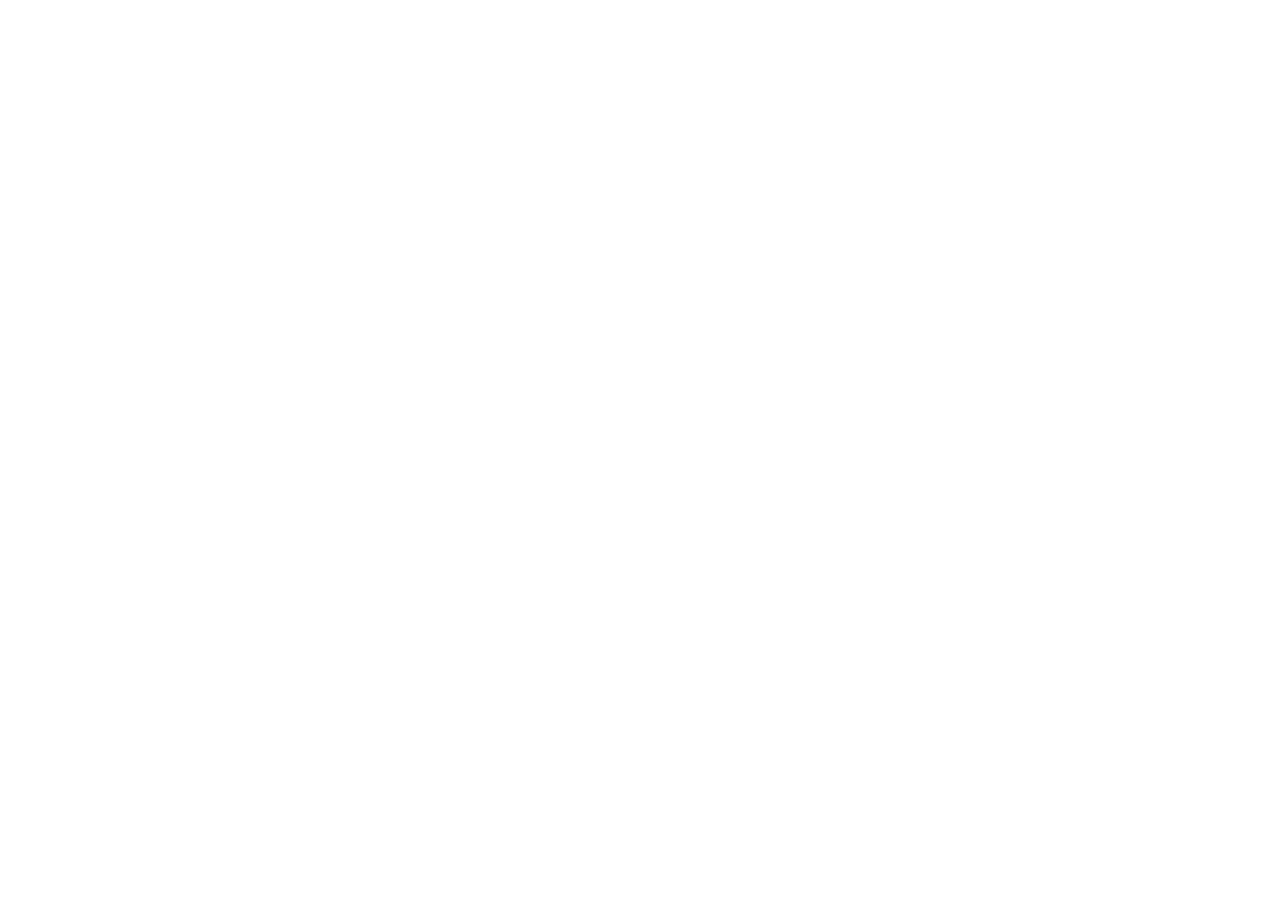
==== index.html @ 910d1661 "初始的" ====
<!DOCTYPE html>
<html lang="en">
<head>
    <meta charset="UTF-8">
    <meta name="viewport" content="width=device-width, initial-scale=1.0">
    <title>Document</title>
</head>
<body>
    
</body>
</html>
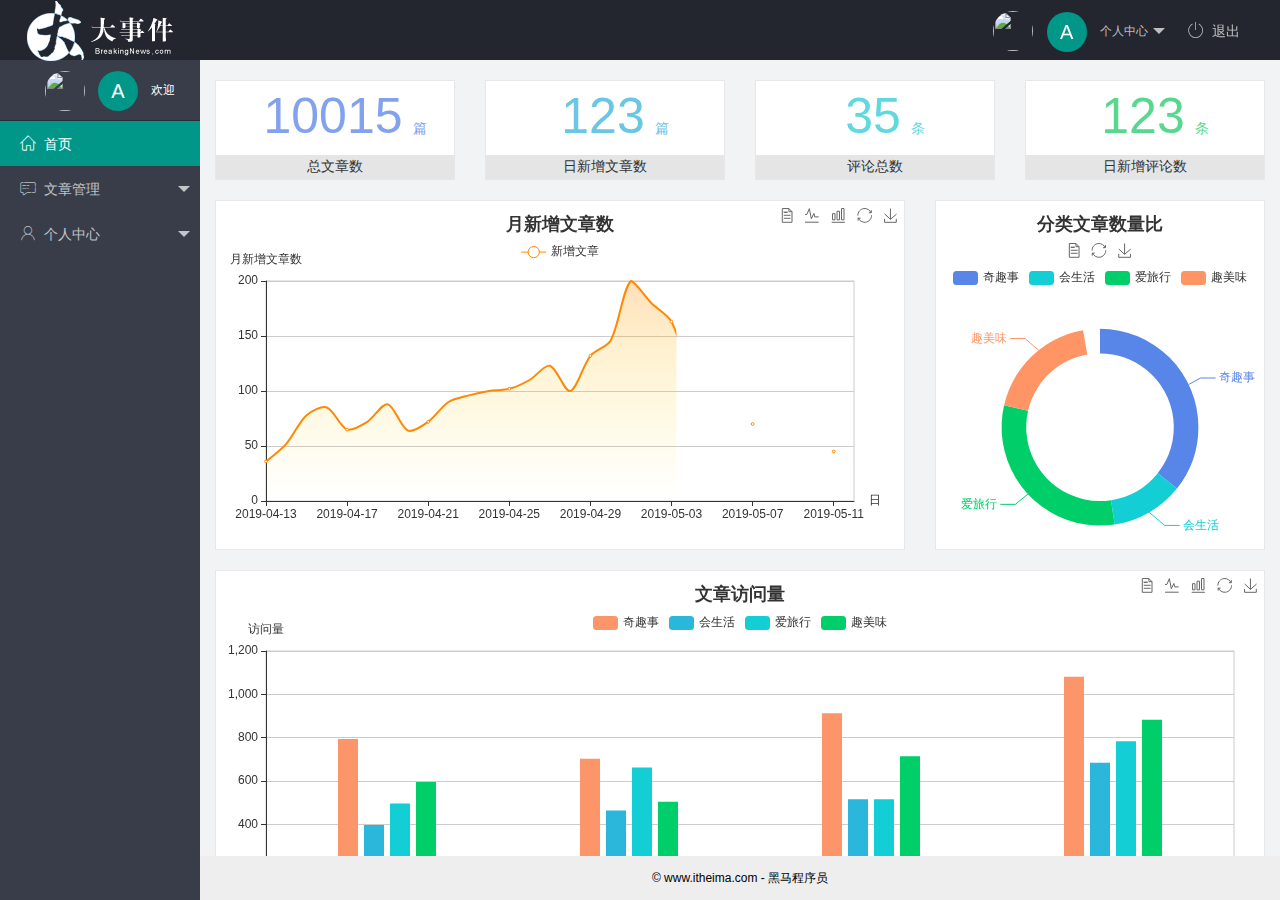
==== commit afca9ea8: "完成了主页面的头像功能" ====
--- a/index.html
+++ b/index.html
@@ -1,11 +1,128 @@
 <!DOCTYPE html>
 <html lang="en">
-<head>
-    <meta charset="UTF-8">
-    <meta name="viewport" content="width=device-width, initial-scale=1.0">
-    <title>Document</title>
-</head>
-<body>
-    
-</body>
-</html>+  <head>
+    <meta charset="UTF-8" />
+    <meta name="viewport" content="width=device-width, initial-scale=1.0" />
+    <title>后台主页</title>
+    <!-- 引入layui得css -->
+    <link rel="stylesheet" href="/assets/lib/layui/css/layui.css" />
+    <!-- 引入字体图标css -->
+    <link rel="stylesheet" href="/assets/fonts/iconfont.css" />
+    <!-- 引入自己的css -->
+    <link rel="stylesheet" href="/assets/css/index.css" />
+  </head>
+  <body class="layui-layout-body">
+    <div class="layui-layout layui-layout-admin">
+      <div class="layui-header">
+        <div class="layui-logo">
+          <img src="/assets/images/logo.png" alt="" />
+        </div>
+        <!-- 头部区域（可配合layui已有的水平导航） -->
+        <ul class="layui-nav layui-layout-right">
+          <li class="layui-nav-item">
+            <!-- 头像 -->
+            <a href="javascript:;" class="userinfo">
+              <img src="http://t.cn/RCzsdCq" class="layui-nav-img" />
+              <span class="text-img">A</span>
+              个人中心
+            </a>
+            <dl class="layui-nav-child">
+              <dd><a href="">基本资料</a></dd>
+              <dd><a href="">更换头像</a></dd>
+              <dd><a href="">重置密码</a></dd>
+            </dl>
+          </li>
+          <li class="layui-nav-item">
+            <a href=""><span class="iconfont icon-tuichu"></span>退出</a>
+          </li>
+        </ul>
+      </div>
+
+      <div class="layui-side layui-bg-black">
+        <div class="layui-side-scroll">
+          <!-- 头像 -->
+          <div class="userinfo">
+            <img src="http://t.cn/RCzsdCq" class="layui-nav-img" />
+            <span class="text-img">A</span>
+            <span id="welcome">欢迎</span>
+          </div>
+          <!-- 左侧导航区域（可配合layui已有的垂直导航） -->
+          <!-- lay-shrink="all" 展开别的所有兄弟都会合上 -->
+          <ul
+            class="layui-nav layui-nav-tree"
+            lay-filter="test"
+            lay-shrink="all"
+          >
+            <!-- 首页 -->
+            <li class="layui-nav-item layui-this">
+              <a href="/home/dashboard.html" target="fm"
+                ><span class="iconfont icon-home"></span>首页</a
+              >
+            </li>
+            <!-- 文章管理 -->
+            <li class="layui-nav-item">
+              <a class="" href="javascript:;"
+                ><span class="iconfont icon-pinglun"></span>文章管理</a
+              >
+              <dl class="layui-nav-child">
+                <!-- layui-icon-app -->
+                <dd>
+                  <a href="javascript:;">
+                    <i class="layui-icon layui-icon-app"></i> 文章类别</a
+                  >
+                </dd>
+                <dd>
+                  <a href="javascript:;"
+                    ><i class="layui-icon layui-icon-app"></i>文章列表</a
+                  >
+                </dd>
+                <dd>
+                  <a href="javascript:;"
+                    ><i class="layui-icon layui-icon-app"></i>发表文章</a
+                  >
+                </dd>
+              </dl>
+            </li>
+            <!-- 个人中心 -->
+            <li class="layui-nav-item">
+              <a href="javascript:;"
+                ><span class="iconfont icon-user"></span>个人中心</a
+              >
+              <dl class="layui-nav-child">
+                <dd>
+                  <a href="javascript:;"
+                    ><i class="layui-icon layui-icon-app"></i>基本资料</a
+                  >
+                </dd>
+                <dd>
+                  <a href="javascript:;"
+                    ><i class="layui-icon layui-icon-app"></i>更换头像</a
+                  >
+                </dd>
+                <dd>
+                  <a href="javascript:;"
+                    ><i class="layui-icon layui-icon-app"></i>重置密码</a
+                  >
+                </dd>
+              </dl>
+            </li>
+          </ul>
+        </div>
+      </div>
+
+      <div class="layui-body">
+        <!-- 内容主体区域 -->
+        <!-- 首页 iframe-->
+        <!-- iframe 元素会创建包含另外一个文档的内联框架（即行内框架） -->
+        <iframe name="fm" src="/home/dashboard.html" frameborder="0"></iframe>
+      </div>
+
+      <div class="layui-footer">
+        <!-- 底部固定区域 -->
+        © www.itheima.com - 黑马程序员
+      </div>
+    </div>
+    <!-- 引入leyui得js文件 -->
+    <script src="/assets/lib/layui/layui.all.js"></script>
+  </body>
+</html>
--- a/assets/lib/layui/css/layui.css
+++ b/assets/lib/layui/css/layui.css
@@ -0,0 +1,2 @@
+/** layui-v2.5.5 MIT License By https://www.layui.com */
+ .layui-inline,img{display:inline-block;vertical-align:middle}h1,h2,h3,h4,h5,h6{font-weight:400}.layui-edge,.layui-header,.layui-inline,.layui-main{position:relative}.layui-body,.layui-edge,.layui-elip{overflow:hidden}.layui-btn,.layui-edge,.layui-inline,img{vertical-align:middle}.layui-btn,.layui-disabled,.layui-icon,.layui-unselect{-moz-user-select:none;-webkit-user-select:none;-ms-user-select:none}.layui-elip,.layui-form-checkbox span,.layui-form-pane .layui-form-label{text-overflow:ellipsis;white-space:nowrap}.layui-breadcrumb,.layui-tree-btnGroup{visibility:hidden}blockquote,body,button,dd,div,dl,dt,form,h1,h2,h3,h4,h5,h6,input,li,ol,p,pre,td,textarea,th,ul{margin:0;padding:0;-webkit-tap-highlight-color:rgba(0,0,0,0)}a:active,a:hover{outline:0}img{border:none}li{list-style:none}table{border-collapse:collapse;border-spacing:0}h4,h5,h6{font-size:100%}button,input,optgroup,option,select,textarea{font-family:inherit;font-size:inherit;font-style:inherit;font-weight:inherit;outline:0}pre{white-space:pre-wrap;white-space:-moz-pre-wrap;white-space:-pre-wrap;white-space:-o-pre-wrap;word-wrap:break-word}body{line-height:24px;font:14px Helvetica Neue,Helvetica,PingFang SC,Tahoma,Arial,sans-serif}hr{height:1px;margin:10px 0;border:0;clear:both}a{color:#333;text-decoration:none}a:hover{color:#777}a cite{font-style:normal;*cursor:pointer}.layui-border-box,.layui-border-box *{box-sizing:border-box}.layui-box,.layui-box *{box-sizing:content-box}.layui-clear{clear:both;*zoom:1}.layui-clear:after{content:'\20';clear:both;*zoom:1;display:block;height:0}.layui-inline{*display:inline;*zoom:1}.layui-edge{display:inline-block;width:0;height:0;border-width:6px;border-style:dashed;border-color:transparent}.layui-edge-top{top:-4px;border-bottom-color:#999;border-bottom-style:solid}.layui-edge-right{border-left-color:#999;border-left-style:solid}.layui-edge-bottom{top:2px;border-top-color:#999;border-top-style:solid}.layui-edge-left{border-right-color:#999;border-right-style:solid}.layui-disabled,.layui-disabled:hover{color:#d2d2d2!important;cursor:not-allowed!important}.layui-circle{border-radius:100%}.layui-show{display:block!important}.layui-hide{display:none!important}@font-face{font-family:layui-icon;src:url(../font/iconfont.eot?v=250);src:url(../font/iconfont.eot?v=250#iefix) format('embedded-opentype'),url(../font/iconfont.woff2?v=250) format('woff2'),url(../font/iconfont.woff?v=250) format('woff'),url(../font/iconfont.ttf?v=250) format('truetype'),url(../font/iconfont.svg?v=250#layui-icon) format('svg')}.layui-icon{font-family:layui-icon!important;font-size:16px;font-style:normal;-webkit-font-smoothing:antialiased;-moz-osx-font-smoothing:grayscale}.layui-icon-reply-fill:before{content:"\e611"}.layui-icon-set-fill:before{content:"\e614"}.layui-icon-menu-fill:before{content:"\e60f"}.layui-icon-search:before{content:"\e615"}.layui-icon-share:before{content:"\e641"}.layui-icon-set-sm:before{content:"\e620"}.layui-icon-engine:before{content:"\e628"}.layui-icon-close:before{content:"\1006"}.layui-icon-close-fill:before{content:"\1007"}.layui-icon-chart-screen:before{content:"\e629"}.layui-icon-star:before{content:"\e600"}.layui-icon-circle-dot:before{content:"\e617"}.layui-icon-chat:before{content:"\e606"}.layui-icon-release:before{content:"\e609"}.layui-icon-list:before{content:"\e60a"}.layui-icon-chart:before{content:"\e62c"}.layui-icon-ok-circle:before{content:"\1005"}.layui-icon-layim-theme:before{content:"\e61b"}.layui-icon-table:before{content:"\e62d"}.layui-icon-right:before{content:"\e602"}.layui-icon-left:before{content:"\e603"}.layui-icon-cart-simple:before{content:"\e698"}.layui-icon-face-cry:before{content:"\e69c"}.layui-icon-face-smile:before{content:"\e6af"}.layui-icon-survey:before{content:"\e6b2"}.layui-icon-tree:before{content:"\e62e"}.layui-icon-upload-circle:before{content:"\e62f"}.layui-icon-add-circle:before{content:"\e61f"}.layui-icon-download-circle:before{content:"\e601"}.layui-icon-templeate-1:before{content:"\e630"}.layui-icon-util:before{content:"\e631"}.layui-icon-face-surprised:before{content:"\e664"}.layui-icon-edit:before{content:"\e642"}.layui-icon-speaker:before{content:"\e645"}.layui-icon-down:before{content:"\e61a"}.layui-icon-file:before{content:"\e621"}.layui-icon-layouts:before{content:"\e632"}.layui-icon-rate-half:before{content:"\e6c9"}.layui-icon-add-circle-fine:before{content:"\e608"}.layui-icon-prev-circle:before{content:"\e633"}.layui-icon-read:before{content:"\e705"}.layui-icon-404:before{content:"\e61c"}.layui-icon-carousel:before{content:"\e634"}.layui-icon-help:before{content:"\e607"}.layui-icon-code-circle:before{content:"\e635"}.layui-icon-water:before{content:"\e636"}.layui-icon-username:before{content:"\e66f"}.layui-icon-find-fill:before{content:"\e670"}.layui-icon-about:before{content:"\e60b"}.layui-icon-location:before{content:"\e715"}.layui-icon-up:before{content:"\e619"}.layui-icon-pause:before{content:"\e651"}.layui-icon-date:before{content:"\e637"}.layui-icon-layim-uploadfile:before{content:"\e61d"}.layui-icon-delete:before{content:"\e640"}.layui-icon-play:before{content:"\e652"}.layui-icon-top:before{content:"\e604"}.layui-icon-friends:before{content:"\e612"}.layui-icon-refresh-3:before{content:"\e9aa"}.layui-icon-ok:before{content:"\e605"}.layui-icon-layer:before{content:"\e638"}.layui-icon-face-smile-fine:before{content:"\e60c"}.layui-icon-dollar:before{content:"\e659"}.layui-icon-group:before{content:"\e613"}.layui-icon-layim-download:before{content:"\e61e"}.layui-icon-picture-fine:before{content:"\e60d"}.layui-icon-link:before{content:"\e64c"}.layui-icon-diamond:before{content:"\e735"}.layui-icon-log:before{content:"\e60e"}.layui-icon-rate-solid:before{content:"\e67a"}.layui-icon-fonts-del:before{content:"\e64f"}.layui-icon-unlink:before{content:"\e64d"}.layui-icon-fonts-clear:before{content:"\e639"}.layui-icon-triangle-r:before{content:"\e623"}.layui-icon-circle:before{content:"\e63f"}.layui-icon-radio:before{content:"\e643"}.layui-icon-align-center:before{content:"\e647"}.layui-icon-align-right:before{content:"\e648"}.layui-icon-align-left:before{content:"\e649"}.layui-icon-loading-1:before{content:"\e63e"}.layui-icon-return:before{content:"\e65c"}.layui-icon-fonts-strong:before{content:"\e62b"}.layui-icon-upload:before{content:"\e67c"}.layui-icon-dialogue:before{content:"\e63a"}.layui-icon-video:before{content:"\e6ed"}.layui-icon-headset:before{content:"\e6fc"}.layui-icon-cellphone-fine:before{content:"\e63b"}.layui-icon-add-1:before{content:"\e654"}.layui-icon-face-smile-b:before{content:"\e650"}.layui-icon-fonts-html:before{content:"\e64b"}.layui-icon-form:before{content:"\e63c"}.layui-icon-cart:before{content:"\e657"}.layui-icon-camera-fill:before{content:"\e65d"}.layui-icon-tabs:before{content:"\e62a"}.layui-icon-fonts-code:before{content:"\e64e"}.layui-icon-fire:before{content:"\e756"}.layui-icon-set:before{content:"\e716"}.layui-icon-fonts-u:before{content:"\e646"}.layui-icon-triangle-d:before{content:"\e625"}.layui-icon-tips:before{content:"\e702"}.layui-icon-picture:before{content:"\e64a"}.layui-icon-more-vertical:before{content:"\e671"}.layui-icon-flag:before{content:"\e66c"}.layui-icon-loading:before{content:"\e63d"}.layui-icon-fonts-i:before{content:"\e644"}.layui-icon-refresh-1:before{content:"\e666"}.layui-icon-rmb:before{content:"\e65e"}.layui-icon-home:before{content:"\e68e"}.layui-icon-user:before{content:"\e770"}.layui-icon-notice:before{content:"\e667"}.layui-icon-login-weibo:before{content:"\e675"}.layui-icon-voice:before{content:"\e688"}.layui-icon-upload-drag:before{content:"\e681"}.layui-icon-login-qq:before{content:"\e676"}.layui-icon-snowflake:before{content:"\e6b1"}.layui-icon-file-b:before{content:"\e655"}.layui-icon-template:before{content:"\e663"}.layui-icon-auz:before{content:"\e672"}.layui-icon-console:before{content:"\e665"}.layui-icon-app:before{content:"\e653"}.layui-icon-prev:before{content:"\e65a"}.layui-icon-website:before{content:"\e7ae"}.layui-icon-next:before{content:"\e65b"}.layui-icon-component:before{content:"\e857"}.layui-icon-more:before{content:"\e65f"}.layui-icon-login-wechat:before{content:"\e677"}.layui-icon-shrink-right:before{content:"\e668"}.layui-icon-spread-left:before{content:"\e66b"}.layui-icon-camera:before{content:"\e660"}.layui-icon-note:before{content:"\e66e"}.layui-icon-refresh:before{content:"\e669"}.layui-icon-female:before{content:"\e661"}.layui-icon-male:before{content:"\e662"}.layui-icon-password:before{content:"\e673"}.layui-icon-senior:before{content:"\e674"}.layui-icon-theme:before{content:"\e66a"}.layui-icon-tread:before{content:"\e6c5"}.layui-icon-praise:before{content:"\e6c6"}.layui-icon-star-fill:before{content:"\e658"}.layui-icon-rate:before{content:"\e67b"}.layui-icon-template-1:before{content:"\e656"}.layui-icon-vercode:before{content:"\e679"}.layui-icon-cellphone:before{content:"\e678"}.layui-icon-screen-full:before{content:"\e622"}.layui-icon-screen-restore:before{content:"\e758"}.layui-icon-cols:before{content:"\e610"}.layui-icon-export:before{content:"\e67d"}.layui-icon-print:before{content:"\e66d"}.layui-icon-slider:before{content:"\e714"}.layui-icon-addition:before{content:"\e624"}.layui-icon-subtraction:before{content:"\e67e"}.layui-icon-service:before{content:"\e626"}.layui-icon-transfer:before{content:"\e691"}.layui-main{width:1140px;margin:0 auto}.layui-header{z-index:1000;height:60px}.layui-header a:hover{transition:all .5s;-webkit-transition:all .5s}.layui-side{position:fixed;left:0;top:0;bottom:0;z-index:999;width:200px;overflow-x:hidden}.layui-side-scroll{position:relative;width:220px;height:100%;overflow-x:hidden}.layui-body{position:absolute;left:200px;right:0;top:0;bottom:0;z-index:998;width:auto;overflow-y:auto;box-sizing:border-box}.layui-layout-body{overflow:hidden}.layui-layout-admin .layui-header{background-color:#23262E}.layui-layout-admin .layui-side{top:60px;width:200px;overflow-x:hidden}.layui-layout-admin .layui-body{position:fixed;top:60px;bottom:44px}.layui-layout-admin .layui-main{width:auto;margin:0 15px}.layui-layout-admin .layui-footer{position:fixed;left:200px;right:0;bottom:0;height:44px;line-height:44px;padding:0 15px;background-color:#eee}.layui-layout-admin .layui-logo{position:absolute;left:0;top:0;width:200px;height:100%;line-height:60px;text-align:center;color:#009688;font-size:16px}.layui-layout-admin .layui-header .layui-nav{background:0 0}.layui-layout-left{position:absolute!important;left:200px;top:0}.layui-layout-right{position:absolute!important;right:0;top:0}.layui-container{position:relative;margin:0 auto;padding:0 15px;box-sizing:border-box}.layui-fluid{position:relative;margin:0 auto;padding:0 15px}.layui-row:after,.layui-row:before{content:'';display:block;clear:both}.layui-col-lg1,.layui-col-lg10,.layui-col-lg11,.layui-col-lg12,.layui-col-lg2,.layui-col-lg3,.layui-col-lg4,.layui-col-lg5,.layui-col-lg6,.layui-col-lg7,.layui-col-lg8,.layui-col-lg9,.layui-col-md1,.layui-col-md10,.layui-col-md11,.layui-col-md12,.layui-col-md2,.layui-col-md3,.layui-col-md4,.layui-col-md5,.layui-col-md6,.layui-col-md7,.layui-col-md8,.layui-col-md9,.layui-col-sm1,.layui-col-sm10,.layui-col-sm11,.layui-col-sm12,.layui-col-sm2,.layui-col-sm3,.layui-col-sm4,.layui-col-sm5,.layui-col-sm6,.layui-col-sm7,.layui-col-sm8,.layui-col-sm9,.layui-col-xs1,.layui-col-xs10,.layui-col-xs11,.layui-col-xs12,.layui-col-xs2,.layui-col-xs3,.layui-col-xs4,.layui-col-xs5,.layui-col-xs6,.layui-col-xs7,.layui-col-xs8,.layui-col-xs9{position:relative;display:block;box-sizing:border-box}.layui-col-xs1,.layui-col-xs10,.layui-col-xs11,.layui-col-xs12,.layui-col-xs2,.layui-col-xs3,.layui-col-xs4,.layui-col-xs5,.layui-col-xs6,.layui-col-xs7,.layui-col-xs8,.layui-col-xs9{float:left}.layui-col-xs1{width:8.33333333%}.layui-col-xs2{width:16.66666667%}.layui-col-xs3{width:25%}.layui-col-xs4{width:33.33333333%}.layui-col-xs5{width:41.66666667%}.layui-col-xs6{width:50%}.layui-col-xs7{width:58.33333333%}.layui-col-xs8{width:66.66666667%}.layui-col-xs9{width:75%}.layui-col-xs10{width:83.33333333%}.layui-col-xs11{width:91.66666667%}.layui-col-xs12{width:100%}.layui-col-xs-offset1{margin-left:8.33333333%}.layui-col-xs-offset2{margin-left:16.66666667%}.layui-col-xs-offset3{margin-left:25%}.layui-col-xs-offset4{margin-left:33.33333333%}.layui-col-xs-offset5{margin-left:41.66666667%}.layui-col-xs-offset6{margin-left:50%}.layui-col-xs-offset7{margin-left:58.33333333%}.layui-col-xs-offset8{margin-left:66.66666667%}.layui-col-xs-offset9{margin-left:75%}.layui-col-xs-offset10{margin-left:83.33333333%}.layui-col-xs-offset11{margin-left:91.66666667%}.layui-col-xs-offset12{margin-left:100%}@media screen and (max-width:768px){.layui-hide-xs{display:none!important}.layui-show-xs-block{display:block!important}.layui-show-xs-inline{display:inline!important}.layui-show-xs-inline-block{display:inline-block!important}}@media screen and (min-width:768px){.layui-container{width:750px}.layui-hide-sm{display:none!important}.layui-show-sm-block{display:block!important}.layui-show-sm-inline{display:inline!important}.layui-show-sm-inline-block{display:inline-block!important}.layui-col-sm1,.layui-col-sm10,.layui-col-sm11,.layui-col-sm12,.layui-col-sm2,.layui-col-sm3,.layui-col-sm4,.layui-col-sm5,.layui-col-sm6,.layui-col-sm7,.layui-col-sm8,.layui-col-sm9{float:left}.layui-col-sm1{width:8.33333333%}.layui-col-sm2{width:16.66666667%}.layui-col-sm3{width:25%}.layui-col-sm4{width:33.33333333%}.layui-col-sm5{width:41.66666667%}.layui-col-sm6{width:50%}.layui-col-sm7{width:58.33333333%}.layui-col-sm8{width:66.66666667%}.layui-col-sm9{width:75%}.layui-col-sm10{width:83.33333333%}.layui-col-sm11{width:91.66666667%}.layui-col-sm12{width:100%}.layui-col-sm-offset1{margin-left:8.33333333%}.layui-col-sm-offset2{margin-left:16.66666667%}.layui-col-sm-offset3{margin-left:25%}.layui-col-sm-offset4{margin-left:33.33333333%}.layui-col-sm-offset5{margin-left:41.66666667%}.layui-col-sm-offset6{margin-left:50%}.layui-col-sm-offset7{margin-left:58.33333333%}.layui-col-sm-offset8{margin-left:66.66666667%}.layui-col-sm-offset9{margin-left:75%}.layui-col-sm-offset10{margin-left:83.33333333%}.layui-col-sm-offset11{margin-left:91.66666667%}.layui-col-sm-offset12{margin-left:100%}}@media screen and (min-width:992px){.layui-container{width:970px}.layui-hide-md{display:none!important}.layui-show-md-block{display:block!important}.layui-show-md-inline{display:inline!important}.layui-show-md-inline-block{display:inline-block!important}.layui-col-md1,.layui-col-md10,.layui-col-md11,.layui-col-md12,.layui-col-md2,.layui-col-md3,.layui-col-md4,.layui-col-md5,.layui-col-md6,.layui-col-md7,.layui-col-md8,.layui-col-md9{float:left}.layui-col-md1{width:8.33333333%}.layui-col-md2{width:16.66666667%}.layui-col-md3{width:25%}.layui-col-md4{width:33.33333333%}.layui-col-md5{width:41.66666667%}.layui-col-md6{width:50%}.layui-col-md7{width:58.33333333%}.layui-col-md8{width:66.66666667%}.layui-col-md9{width:75%}.layui-col-md10{width:83.33333333%}.layui-col-md11{width:91.66666667%}.layui-col-md12{width:100%}.layui-col-md-offset1{margin-left:8.33333333%}.layui-col-md-offset2{margin-left:16.66666667%}.layui-col-md-offset3{margin-left:25%}.layui-col-md-offset4{margin-left:33.33333333%}.layui-col-md-offset5{margin-left:41.66666667%}.layui-col-md-offset6{margin-left:50%}.layui-col-md-offset7{margin-left:58.33333333%}.layui-col-md-offset8{margin-left:66.66666667%}.layui-col-md-offset9{margin-left:75%}.layui-col-md-offset10{margin-left:83.33333333%}.layui-col-md-offset11{margin-left:91.66666667%}.layui-col-md-offset12{margin-left:100%}}@media screen and (min-width:1200px){.layui-container{width:1170px}.layui-hide-lg{display:none!important}.layui-show-lg-block{display:block!important}.layui-show-lg-inline{display:inline!important}.layui-show-lg-inline-block{display:inline-block!important}.layui-col-lg1,.layui-col-lg10,.layui-col-lg11,.layui-col-lg12,.layui-col-lg2,.layui-col-lg3,.layui-col-lg4,.layui-col-lg5,.layui-col-lg6,.layui-col-lg7,.layui-col-lg8,.layui-col-lg9{float:left}.layui-col-lg1{width:8.33333333%}.layui-col-lg2{width:16.66666667%}.layui-col-lg3{width:25%}.layui-col-lg4{width:33.33333333%}.layui-col-lg5{width:41.66666667%}.layui-col-lg6{width:50%}.layui-col-lg7{width:58.33333333%}.layui-col-lg8{width:66.66666667%}.layui-col-lg9{width:75%}.layui-col-lg10{width:83.33333333%}.layui-col-lg11{width:91.66666667%}.layui-col-lg12{width:100%}.layui-col-lg-offset1{margin-left:8.33333333%}.layui-col-lg-offset2{margin-left:16.66666667%}.layui-col-lg-offset3{margin-left:25%}.layui-col-lg-offset4{margin-left:33.33333333%}.layui-col-lg-offset5{margin-left:41.66666667%}.layui-col-lg-offset6{margin-left:50%}.layui-col-lg-offset7{margin-left:58.33333333%}.layui-col-lg-offset8{margin-left:66.66666667%}.layui-col-lg-offset9{margin-left:75%}.layui-col-lg-offset10{margin-left:83.33333333%}.layui-col-lg-offset11{margin-left:91.66666667%}.layui-col-lg-offset12{margin-left:100%}}.layui-col-space1{margin:-.5px}.layui-col-space1>*{padding:.5px}.layui-col-space3{margin:-1.5px}.layui-col-space3>*{padding:1.5px}.layui-col-space5{margin:-2.5px}.layui-col-space5>*{padding:2.5px}.layui-col-space8{margin:-3.5px}.layui-col-space8>*{padding:3.5px}.layui-col-space10{margin:-5px}.layui-col-space10>*{padding:5px}.layui-col-space12{margin:-6px}.layui-col-space12>*{padding:6px}.layui-col-space15{margin:-7.5px}.layui-col-space15>*{padding:7.5px}.layui-col-space18{margin:-9px}.layui-col-space18>*{padding:9px}.layui-col-space20{margin:-10px}.layui-col-space20>*{padding:10px}.layui-col-space22{margin:-11px}.layui-col-space22>*{padding:11px}.layui-col-space25{margin:-12.5px}.layui-col-space25>*{padding:12.5px}.layui-col-space30{margin:-15px}.layui-col-space30>*{padding:15px}.layui-btn,.layui-input,.layui-select,.layui-textarea,.layui-upload-button{outline:0;-webkit-appearance:none;transition:all .3s;-webkit-transition:all .3s;box-sizing:border-box}.layui-elem-quote{margin-bottom:10px;padding:15px;line-height:22px;border-left:5px solid #009688;border-radius:0 2px 2px 0;background-color:#f2f2f2}.layui-quote-nm{border-style:solid;border-width:1px 1px 1px 5px;background:0 0}.layui-elem-field{margin-bottom:10px;padding:0;border-width:1px;border-style:solid}.layui-elem-field legend{margin-left:20px;padding:0 10px;font-size:20px;font-weight:300}.layui-field-title{margin:10px 0 20px;border-width:1px 0 0}.layui-field-box{padding:10px 15px}.layui-field-title .layui-field-box{padding:10px 0}.layui-progress{position:relative;height:6px;border-radius:20px;background-color:#e2e2e2}.layui-progress-bar{position:absolute;left:0;top:0;width:0;max-width:100%;height:6px;border-radius:20px;text-align:right;background-color:#5FB878;transition:all .3s;-webkit-transition:all .3s}.layui-progress-big,.layui-progress-big .layui-progress-bar{height:18px;line-height:18px}.layui-progress-text{position:relative;top:-20px;line-height:18px;font-size:12px;color:#666}.layui-progress-big .layui-progress-text{position:static;padding:0 10px;color:#fff}.layui-collapse{border-width:1px;border-style:solid;border-radius:2px}.layui-colla-content,.layui-colla-item{border-top-width:1px;border-top-style:solid}.layui-colla-item:first-child{border-top:none}.layui-colla-title{position:relative;height:42px;line-height:42px;padding:0 15px 0 35px;color:#333;background-color:#f2f2f2;cursor:pointer;font-size:14px;overflow:hidden}.layui-colla-content{display:none;padding:10px 15px;line-height:22px;color:#666}.layui-colla-icon{position:absolute;left:15px;top:0;font-size:14px}.layui-card{margin-bottom:15px;border-radius:2px;background-color:#fff;box-shadow:0 1px 2px 0 rgba(0,0,0,.05)}.layui-card:last-child{margin-bottom:0}.layui-card-header{position:relative;height:42px;line-height:42px;padding:0 15px;border-bottom:1px solid #f6f6f6;color:#333;border-radius:2px 2px 0 0;font-size:14px}.layui-bg-black,.layui-bg-blue,.layui-bg-cyan,.layui-bg-green,.layui-bg-orange,.layui-bg-red{color:#fff!important}.layui-card-body{position:relative;padding:10px 15px;line-height:24px}.layui-card-body[pad15]{padding:15px}.layui-card-body[pad20]{padding:20px}.layui-card-body .layui-table{margin:5px 0}.layui-card .layui-tab{margin:0}.layui-panel-window{position:relative;padding:15px;border-radius:0;border-top:5px solid #E6E6E6;background-color:#fff}.layui-auxiliar-moving{position:fixed;left:0;right:0;top:0;bottom:0;width:100%;height:100%;background:0 0;z-index:9999999999}.layui-form-label,.layui-form-mid,.layui-form-select,.layui-input-block,.layui-input-inline,.layui-textarea{position:relative}.layui-bg-red{background-color:#FF5722!important}.layui-bg-orange{background-color:#FFB800!important}.layui-bg-green{background-color:#009688!important}.layui-bg-cyan{background-color:#2F4056!important}.layui-bg-blue{background-color:#1E9FFF!important}.layui-bg-black{background-color:#393D49!important}.layui-bg-gray{background-color:#eee!important;color:#666!important}.layui-badge-rim,.layui-colla-content,.layui-colla-item,.layui-collapse,.layui-elem-field,.layui-form-pane .layui-form-item[pane],.layui-form-pane .layui-form-label,.layui-input,.layui-layedit,.layui-layedit-tool,.layui-quote-nm,.layui-select,.layui-tab-bar,.layui-tab-card,.layui-tab-title,.layui-tab-title .layui-this:after,.layui-textarea{border-color:#e6e6e6}.layui-timeline-item:before,hr{background-color:#e6e6e6}.layui-text{line-height:22px;font-size:14px;color:#666}.layui-text h1,.layui-text h2,.layui-text h3{font-weight:500;color:#333}.layui-text h1{font-size:30px}.layui-text h2{font-size:24px}.layui-text h3{font-size:18px}.layui-text a:not(.layui-btn){color:#01AAED}.layui-text a:not(.layui-btn):hover{text-decoration:underline}.layui-text ul{padding:5px 0 5px 15px}.layui-text ul li{margin-top:5px;list-style-type:disc}.layui-text em,.layui-word-aux{color:#999!important;padding:0 5px!important}.layui-btn{display:inline-block;height:38px;line-height:38px;padding:0 18px;background-color:#009688;color:#fff;white-space:nowrap;text-align:center;font-size:14px;border:none;border-radius:2px;cursor:pointer}.layui-btn:hover{opacity:.8;filter:alpha(opacity=80);color:#fff}.layui-btn:active{opacity:1;filter:alpha(opacity=100)}.layui-btn+.layui-btn{margin-left:10px}.layui-btn-container{font-size:0}.layui-btn-container .layui-btn{margin-right:10px;margin-bottom:10px}.layui-btn-container .layui-btn+.layui-btn{margin-left:0}.layui-table .layui-btn-container .layui-btn{margin-bottom:9px}.layui-btn-radius{border-radius:100px}.layui-btn .layui-icon{margin-right:3px;font-size:18px;vertical-align:bottom;vertical-align:middle\9}.layui-btn-primary{border:1px solid #C9C9C9;background-color:#fff;color:#555}.layui-btn-primary:hover{border-color:#009688;color:#333}.layui-btn-normal{background-color:#1E9FFF}.layui-btn-warm{background-color:#FFB800}.layui-btn-danger{background-color:#FF5722}.layui-btn-checked{background-color:#5FB878}.layui-btn-disabled,.layui-btn-disabled:active,.layui-btn-disabled:hover{border:1px solid #e6e6e6;background-color:#FBFBFB;color:#C9C9C9;cursor:not-allowed;opacity:1}.layui-btn-lg{height:44px;line-height:44px;padding:0 25px;font-size:16px}.layui-btn-sm{height:30px;line-height:30px;padding:0 10px;font-size:12px}.layui-btn-sm i{font-size:16px!important}.layui-btn-xs{height:22px;line-height:22px;padding:0 5px;font-size:12px}.layui-btn-xs i{font-size:14px!important}.layui-btn-group{display:inline-block;vertical-align:middle;font-size:0}.layui-btn-group .layui-btn{margin-left:0!important;margin-right:0!important;border-left:1px solid rgba(255,255,255,.5);border-radius:0}.layui-btn-group .layui-btn-primary{border-left:none}.layui-btn-group .layui-btn-primary:hover{border-color:#C9C9C9;color:#009688}.layui-btn-group .layui-btn:first-child{border-left:none;border-radius:2px 0 0 2px}.layui-btn-group .layui-btn-primary:first-child{border-left:1px solid #c9c9c9}.layui-btn-group .layui-btn:last-child{border-radius:0 2px 2px 0}.layui-btn-group .layui-btn+.layui-btn{margin-left:0}.layui-btn-group+.layui-btn-group{margin-left:10px}.layui-btn-fluid{width:100%}.layui-input,.layui-select,.layui-textarea{height:38px;line-height:1.3;line-height:38px\9;border-width:1px;border-style:solid;background-color:#fff;border-radius:2px}.layui-input::-webkit-input-placeholder,.layui-select::-webkit-input-placeholder,.layui-textarea::-webkit-input-placeholder{line-height:1.3}.layui-input,.layui-textarea{display:block;width:100%;padding-left:10px}.layui-input:hover,.layui-textarea:hover{border-color:#D2D2D2!important}.layui-input:focus,.layui-textarea:focus{border-color:#C9C9C9!important}.layui-textarea{min-height:100px;height:auto;line-height:20px;padding:6px 10px;resize:vertical}.layui-select{padding:0 10px}.layui-form input[type=checkbox],.layui-form input[type=radio],.layui-form select{display:none}.layui-form [lay-ignore]{display:initial}.layui-form-item{margin-bottom:15px;clear:both;*zoom:1}.layui-form-item:after{content:'\20';clear:both;*zoom:1;display:block;height:0}.layui-form-label{float:left;display:block;padding:9px 15px;width:80px;font-weight:400;line-height:20px;text-align:right}.layui-form-label-col{display:block;float:none;padding:9px 0;line-height:20px;text-align:left}.layui-form-item .layui-inline{margin-bottom:5px;margin-right:10px}.layui-input-block{margin-left:110px;min-height:36px}.layui-input-inline{display:inline-block;vertical-align:middle}.layui-form-item .layui-input-inline{float:left;width:190px;margin-right:10px}.layui-form-text .layui-input-inline{width:auto}.layui-form-mid{float:left;display:block;padding:9px 0!important;line-height:20px;margin-right:10px}.layui-form-danger+.layui-form-select .layui-input,.layui-form-danger:focus{border-color:#FF5722!important}.layui-form-select .layui-input{padding-right:30px;cursor:pointer}.layui-form-select .layui-edge{position:absolute;right:10px;top:50%;margin-top:-3px;cursor:pointer;border-width:6px;border-top-color:#c2c2c2;border-top-style:solid;transition:all .3s;-webkit-transition:all .3s}.layui-form-select dl{display:none;position:absolute;left:0;top:42px;padding:5px 0;z-index:899;min-width:100%;border:1px solid #d2d2d2;max-height:300px;overflow-y:auto;background-color:#fff;border-radius:2px;box-shadow:0 2px 4px rgba(0,0,0,.12);box-sizing:border-box}.layui-form-select dl dd,.layui-form-select dl dt{padding:0 10px;line-height:36px;white-space:nowrap;overflow:hidden;text-overflow:ellipsis}.layui-form-select dl dt{font-size:12px;color:#999}.layui-form-select dl dd{cursor:pointer}.layui-form-select dl dd:hover{background-color:#f2f2f2;-webkit-transition:.5s all;transition:.5s all}.layui-form-select .layui-select-group dd{padding-left:20px}.layui-form-select dl dd.layui-select-tips{padding-left:10px!important;color:#999}.layui-form-select dl dd.layui-this{background-color:#5FB878;color:#fff}.layui-form-checkbox,.layui-form-select dl dd.layui-disabled{background-color:#fff}.layui-form-selected dl{display:block}.layui-form-checkbox,.layui-form-checkbox *,.layui-form-switch{display:inline-block;vertical-align:middle}.layui-form-selected .layui-edge{margin-top:-9px;-webkit-transform:rotate(180deg);transform:rotate(180deg);margin-top:-3px\9}:root .layui-form-selected .layui-edge{margin-top:-9px\0/IE9}.layui-form-selectup dl{top:auto;bottom:42px}.layui-select-none{margin:5px 0;text-align:center;color:#999}.layui-select-disabled .layui-disabled{border-color:#eee!important}.layui-select-disabled .layui-edge{border-top-color:#d2d2d2}.layui-form-checkbox{position:relative;height:30px;line-height:30px;margin-right:10px;padding-right:30px;cursor:pointer;font-size:0;-webkit-transition:.1s linear;transition:.1s linear;box-sizing:border-box}.layui-form-checkbox span{padding:0 10px;height:100%;font-size:14px;border-radius:2px 0 0 2px;background-color:#d2d2d2;color:#fff;overflow:hidden}.layui-form-checkbox:hover span{background-color:#c2c2c2}.layui-form-checkbox i{position:absolute;right:0;top:0;width:30px;height:28px;border:1px solid #d2d2d2;border-left:none;border-radius:0 2px 2px 0;color:#fff;font-size:20px;text-align:center}.layui-form-checkbox:hover i{border-color:#c2c2c2;color:#c2c2c2}.layui-form-checked,.layui-form-checked:hover{border-color:#5FB878}.layui-form-checked span,.layui-form-checked:hover span{background-color:#5FB878}.layui-form-checked i,.layui-form-checked:hover i{color:#5FB878}.layui-form-item .layui-form-checkbox{margin-top:4px}.layui-form-checkbox[lay-skin=primary]{height:auto!important;line-height:normal!important;min-width:18px;min-height:18px;border:none!important;margin-right:0;padding-left:28px;padding-right:0;background:0 0}.layui-form-checkbox[lay-skin=primary] span{padding-left:0;padding-right:15px;line-height:18px;background:0 0;color:#666}.layui-form-checkbox[lay-skin=primary] i{right:auto;left:0;width:16px;height:16px;line-height:16px;border:1px solid #d2d2d2;font-size:12px;border-radius:2px;background-color:#fff;-webkit-transition:.1s linear;transition:.1s linear}.layui-form-checkbox[lay-skin=primary]:hover i{border-color:#5FB878;color:#fff}.layui-form-checked[lay-skin=primary] i{border-color:#5FB878!important;background-color:#5FB878;color:#fff}.layui-checkbox-disbaled[lay-skin=primary] span{background:0 0!important;color:#c2c2c2}.layui-checkbox-disbaled[lay-skin=primary]:hover i{border-color:#d2d2d2}.layui-form-item .layui-form-checkbox[lay-skin=primary]{margin-top:10px}.layui-form-switch{position:relative;height:22px;line-height:22px;min-width:35px;padding:0 5px;margin-top:8px;border:1px solid #d2d2d2;border-radius:20px;cursor:pointer;background-color:#fff;-webkit-transition:.1s linear;transition:.1s linear}.layui-form-switch i{position:absolute;left:5px;top:3px;width:16px;height:16px;border-radius:20px;background-color:#d2d2d2;-webkit-transition:.1s linear;transition:.1s linear}.layui-form-switch em{position:relative;top:0;width:25px;margin-left:21px;padding:0!important;text-align:center!important;color:#999!important;font-style:normal!important;font-size:12px}.layui-form-onswitch{border-color:#5FB878;background-color:#5FB878}.layui-checkbox-disbaled,.layui-checkbox-disbaled i{border-color:#e2e2e2!important}.layui-form-onswitch i{left:100%;margin-left:-21px;background-color:#fff}.layui-form-onswitch em{margin-left:5px;margin-right:21px;color:#fff!important}.layui-checkbox-disbaled span{background-color:#e2e2e2!important}.layui-checkbox-disbaled:hover i{color:#fff!important}[lay-radio]{display:none}.layui-form-radio,.layui-form-radio *{display:inline-block;vertical-align:middle}.layui-form-radio{line-height:28px;margin:6px 10px 0 0;padding-right:10px;cursor:pointer;font-size:0}.layui-form-radio *{font-size:14px}.layui-form-radio>i{margin-right:8px;font-size:22px;color:#c2c2c2}.layui-form-radio>i:hover,.layui-form-radioed>i{color:#5FB878}.layui-radio-disbaled>i{color:#e2e2e2!important}.layui-form-pane .layui-form-label{width:110px;padding:8px 15px;height:38px;line-height:20px;border-width:1px;border-style:solid;border-radius:2px 0 0 2px;text-align:center;background-color:#FBFBFB;overflow:hidden;box-sizing:border-box}.layui-form-pane .layui-input-inline{margin-left:-1px}.layui-form-pane .layui-input-block{margin-left:110px;left:-1px}.layui-form-pane .layui-input{border-radius:0 2px 2px 0}.layui-form-pane .layui-form-text .layui-form-label{float:none;width:100%;border-radius:2px;box-sizing:border-box;text-align:left}.layui-form-pane .layui-form-text .layui-input-inline{display:block;margin:0;top:-1px;clear:both}.layui-form-pane .layui-form-text .layui-input-block{margin:0;left:0;top:-1px}.layui-form-pane .layui-form-text .layui-textarea{min-height:100px;border-radius:0 0 2px 2px}.layui-form-pane .layui-form-checkbox{margin:4px 0 4px 10px}.layui-form-pane .layui-form-radio,.layui-form-pane .layui-form-switch{margin-top:6px;margin-left:10px}.layui-form-pane .layui-form-item[pane]{position:relative;border-width:1px;border-style:solid}.layui-form-pane .layui-form-item[pane] .layui-form-label{position:absolute;left:0;top:0;height:100%;border-width:0 1px 0 0}.layui-form-pane .layui-form-item[pane] .layui-input-inline{margin-left:110px}@media screen and (max-width:450px){.layui-form-item .layui-form-label{text-overflow:ellipsis;overflow:hidden;white-space:nowrap}.layui-form-item .layui-inline{display:block;margin-right:0;margin-bottom:20px;clear:both}.layui-form-item .layui-inline:after{content:'\20';clear:both;display:block;height:0}.layui-form-item .layui-input-inline{display:block;float:none;left:-3px;width:auto;margin:0 0 10px 112px}.layui-form-item .layui-input-inline+.layui-form-mid{margin-left:110px;top:-5px;padding:0}.layui-form-item .layui-form-checkbox{margin-right:5px;margin-bottom:5px}}.layui-layedit{border-width:1px;border-style:solid;border-radius:2px}.layui-layedit-tool{padding:3px 5px;border-bottom-width:1px;border-bottom-style:solid;font-size:0}.layedit-tool-fixed{position:fixed;top:0;border-top:1px solid #e2e2e2}.layui-layedit-tool .layedit-tool-mid,.layui-layedit-tool .layui-icon{display:inline-block;vertical-align:middle;text-align:center;font-size:14px}.layui-layedit-tool .layui-icon{position:relative;width:32px;height:30px;line-height:30px;margin:3px 5px;color:#777;cursor:pointer;border-radius:2px}.layui-layedit-tool .layui-icon:hover{color:#393D49}.layui-layedit-tool .layui-icon:active{color:#000}.layui-layedit-tool .layedit-tool-active{background-color:#e2e2e2;color:#000}.layui-layedit-tool .layui-disabled,.layui-layedit-tool .layui-disabled:hover{color:#d2d2d2;cursor:not-allowed}.layui-layedit-tool .layedit-tool-mid{width:1px;height:18px;margin:0 10px;background-color:#d2d2d2}.layedit-tool-html{width:50px!important;font-size:30px!important}.layedit-tool-b,.layedit-tool-code,.layedit-tool-help{font-size:16px!important}.layedit-tool-d,.layedit-tool-face,.layedit-tool-image,.layedit-tool-unlink{font-size:18px!important}.layedit-tool-image input{position:absolute;font-size:0;left:0;top:0;width:100%;height:100%;opacity:.01;filter:Alpha(opacity=1);cursor:pointer}.layui-layedit-iframe iframe{display:block;width:100%}#LAY_layedit_code{overflow:hidden}.layui-laypage{display:inline-block;*display:inline;*zoom:1;vertical-align:middle;margin:10px 0;font-size:0}.layui-laypage>a:first-child,.layui-laypage>a:first-child em{border-radius:2px 0 0 2px}.layui-laypage>a:last-child,.layui-laypage>a:last-child em{border-radius:0 2px 2px 0}.layui-laypage>:first-child{margin-left:0!important}.layui-laypage>:last-child{margin-right:0!important}.layui-laypage a,.layui-laypage button,.layui-laypage input,.layui-laypage select,.layui-laypage span{border:1px solid #e2e2e2}.layui-laypage a,.layui-laypage span{display:inline-block;*display:inline;*zoom:1;vertical-align:middle;padding:0 15px;height:28px;line-height:28px;margin:0 -1px 5px 0;background-color:#fff;color:#333;font-size:12px}.layui-flow-more a *,.layui-laypage input,.layui-table-view select[lay-ignore]{display:inline-block}.layui-laypage a:hover{color:#009688}.layui-laypage em{font-style:normal}.layui-laypage .layui-laypage-spr{color:#999;font-weight:700}.layui-laypage a{text-decoration:none}.layui-laypage .layui-laypage-curr{position:relative}.layui-laypage .layui-laypage-curr em{position:relative;color:#fff}.layui-laypage .layui-laypage-curr .layui-laypage-em{position:absolute;left:-1px;top:-1px;padding:1px;width:100%;height:100%;background-color:#009688}.layui-laypage-em{border-radius:2px}.layui-laypage-next em,.layui-laypage-prev em{font-family:Sim sun;font-size:16px}.layui-laypage .layui-laypage-count,.layui-laypage .layui-laypage-limits,.layui-laypage .layui-laypage-refresh,.layui-laypage .layui-laypage-skip{margin-left:10px;margin-right:10px;padding:0;border:none}.layui-laypage .layui-laypage-limits,.layui-laypage .layui-laypage-refresh{vertical-align:top}.layui-laypage .layui-laypage-refresh i{font-size:18px;cursor:pointer}.layui-laypage select{height:22px;padding:3px;border-radius:2px;cursor:pointer}.layui-laypage .layui-laypage-skip{height:30px;line-height:30px;color:#999}.layui-laypage button,.layui-laypage input{height:30px;line-height:30px;border-radius:2px;vertical-align:top;background-color:#fff;box-sizing:border-box}.layui-laypage input{width:40px;margin:0 10px;padding:0 3px;text-align:center}.layui-laypage input:focus,.layui-laypage select:focus{border-color:#009688!important}.layui-laypage button{margin-left:10px;padding:0 10px;cursor:pointer}.layui-table,.layui-table-view{margin:10px 0}.layui-flow-more{margin:10px 0;text-align:center;color:#999;font-size:14px}.layui-flow-more a{height:32px;line-height:32px}.layui-flow-more a *{vertical-align:top}.layui-flow-more a cite{padding:0 20px;border-radius:3px;background-color:#eee;color:#333;font-style:normal}.layui-flow-more a cite:hover{opacity:.8}.layui-flow-more a i{font-size:30px;color:#737383}.layui-table{width:100%;background-color:#fff;color:#666}.layui-table tr{transition:all .3s;-webkit-transition:all .3s}.layui-table th{text-align:left;font-weight:400}.layui-table tbody tr:hover,.layui-table thead tr,.layui-table-click,.layui-table-header,.layui-table-hover,.layui-table-mend,.layui-table-patch,.layui-table-tool,.layui-table-total,.layui-table-total tr,.layui-table[lay-even] tr:nth-child(even){background-color:#f2f2f2}.layui-table td,.layui-table th,.layui-table-col-set,.layui-table-fixed-r,.layui-table-grid-down,.layui-table-header,.layui-table-page,.layui-table-tips-main,.layui-table-tool,.layui-table-total,.layui-table-view,.layui-table[lay-skin=line],.layui-table[lay-skin=row]{border-width:1px;border-style:solid;border-color:#e6e6e6}.layui-table td,.layui-table th{position:relative;padding:9px 15px;min-height:20px;line-height:20px;font-size:14px}.layui-table[lay-skin=line] td,.layui-table[lay-skin=line] th{border-width:0 0 1px}.layui-table[lay-skin=row] td,.layui-table[lay-skin=row] th{border-width:0 1px 0 0}.layui-table[lay-skin=nob] td,.layui-table[lay-skin=nob] th{border:none}.layui-table img{max-width:100px}.layui-table[lay-size=lg] td,.layui-table[lay-size=lg] th{padding:15px 30px}.layui-table-view .layui-table[lay-size=lg] .layui-table-cell{height:40px;line-height:40px}.layui-table[lay-size=sm] td,.layui-table[lay-size=sm] th{font-size:12px;padding:5px 10px}.layui-table-view .layui-table[lay-size=sm] .layui-table-cell{height:20px;line-height:20px}.layui-table[lay-data]{display:none}.layui-table-box{position:relative;overflow:hidden}.layui-table-view .layui-table{position:relative;width:auto;margin:0}.layui-table-view .layui-table[lay-skin=line]{border-width:0 1px 0 0}.layui-table-view .layui-table[lay-skin=row]{border-width:0 0 1px}.layui-table-view .layui-table td,.layui-table-view .layui-table th{padding:5px 0;border-top:none;border-left:none}.layui-table-view .layui-table th.layui-unselect .layui-table-cell span{cursor:pointer}.layui-table-view .layui-table td{cursor:default}.layui-table-view .layui-table td[data-edit=text]{cursor:text}.layui-table-view .layui-form-checkbox[lay-skin=primary] i{width:18px;height:18px}.layui-table-view .layui-form-radio{line-height:0;padding:0}.layui-table-view .layui-form-radio>i{margin:0;font-size:20px}.layui-table-init{position:absolute;left:0;top:0;width:100%;height:100%;text-align:center;z-index:110}.layui-table-init .layui-icon{position:absolute;left:50%;top:50%;margin:-15px 0 0 -15px;font-size:30px;color:#c2c2c2}.layui-table-header{border-width:0 0 1px;overflow:hidden}.layui-table-header .layui-table{margin-bottom:-1px}.layui-table-tool .layui-inline[lay-event]{position:relative;width:26px;height:26px;padding:5px;line-height:16px;margin-right:10px;text-align:center;color:#333;border:1px solid #ccc;cursor:pointer;-webkit-transition:.5s all;transition:.5s all}.layui-table-tool .layui-inline[lay-event]:hover{border:1px solid #999}.layui-table-tool-temp{padding-right:120px}.layui-table-tool-self{position:absolute;right:17px;top:10px}.layui-table-tool .layui-table-tool-self .layui-inline[lay-event]{margin:0 0 0 10px}.layui-table-tool-panel{position:absolute;top:29px;left:-1px;padding:5px 0;min-width:150px;min-height:40px;border:1px solid #d2d2d2;text-align:left;overflow-y:auto;background-color:#fff;box-shadow:0 2px 4px rgba(0,0,0,.12)}.layui-table-cell,.layui-table-tool-panel li{overflow:hidden;text-overflow:ellipsis;white-space:nowrap}.layui-table-tool-panel li{padding:0 10px;line-height:30px;-webkit-transition:.5s all;transition:.5s all}.layui-table-tool-panel li .layui-form-checkbox[lay-skin=primary]{width:100%;padding-left:28px}.layui-table-tool-panel li:hover{background-color:#f2f2f2}.layui-table-tool-panel li .layui-form-checkbox[lay-skin=primary] i{position:absolute;left:0;top:0}.layui-table-tool-panel li .layui-form-checkbox[lay-skin=primary] span{padding:0}.layui-table-tool .layui-table-tool-self .layui-table-tool-panel{left:auto;right:-1px}.layui-table-col-set{position:absolute;right:0;top:0;width:20px;height:100%;border-width:0 0 0 1px;background-color:#fff}.layui-table-sort{width:10px;height:20px;margin-left:5px;cursor:pointer!important}.layui-table-sort .layui-edge{position:absolute;left:5px;border-width:5px}.layui-table-sort .layui-table-sort-asc{top:3px;border-top:none;border-bottom-style:solid;border-bottom-color:#b2b2b2}.layui-table-sort .layui-table-sort-asc:hover{border-bottom-color:#666}.layui-table-sort .layui-table-sort-desc{bottom:5px;border-bottom:none;border-top-style:solid;border-top-color:#b2b2b2}.layui-table-sort .layui-table-sort-desc:hover{border-top-color:#666}.layui-table-sort[lay-sort=asc] .layui-table-sort-asc{border-bottom-color:#000}.layui-table-sort[lay-sort=desc] .layui-table-sort-desc{border-top-color:#000}.layui-table-cell{height:28px;line-height:28px;padding:0 15px;position:relative;box-sizing:border-box}.layui-table-cell .layui-form-checkbox[lay-skin=primary]{top:-1px;padding:0}.layui-table-cell .layui-table-link{color:#01AAED}.laytable-cell-checkbox,.laytable-cell-numbers,.laytable-cell-radio,.laytable-cell-space{padding:0;text-align:center}.layui-table-body{position:relative;overflow:auto;margin-right:-1px;margin-bottom:-1px}.layui-table-body .layui-none{line-height:26px;padding:15px;text-align:center;color:#999}.layui-table-fixed{position:absolute;left:0;top:0;z-index:101}.layui-table-fixed .layui-table-body{overflow:hidden}.layui-table-fixed-l{box-shadow:0 -1px 8px rgba(0,0,0,.08)}.layui-table-fixed-r{left:auto;right:-1px;border-width:0 0 0 1px;box-shadow:-1px 0 8px rgba(0,0,0,.08)}.layui-table-fixed-r .layui-table-header{position:relative;overflow:visible}.layui-table-mend{position:absolute;right:-49px;top:0;height:100%;width:50px}.layui-table-tool{position:relative;z-index:890;width:100%;min-height:50px;line-height:30px;padding:10px 15px;border-width:0 0 1px}.layui-table-tool .layui-btn-container{margin-bottom:-10px}.layui-table-page,.layui-table-total{border-width:1px 0 0;margin-bottom:-1px;overflow:hidden}.layui-table-page{position:relative;width:100%;padding:7px 7px 0;height:41px;font-size:12px;white-space:nowrap}.layui-table-page>div{height:26px}.layui-table-page .layui-laypage{margin:0}.layui-table-page .layui-laypage a,.layui-table-page .layui-laypage span{height:26px;line-height:26px;margin-bottom:10px;border:none;background:0 0}.layui-table-page .layui-laypage a,.layui-table-page .layui-laypage span.layui-laypage-curr{padding:0 12px}.layui-table-page .layui-laypage span{margin-left:0;padding:0}.layui-table-page .layui-laypage .layui-laypage-prev{margin-left:-7px!important}.layui-table-page .layui-laypage .layui-laypage-curr .layui-laypage-em{left:0;top:0;padding:0}.layui-table-page .layui-laypage button,.layui-table-page .layui-laypage input{height:26px;line-height:26px}.layui-table-page .layui-laypage input{width:40px}.layui-table-page .layui-laypage button{padding:0 10px}.layui-table-page select{height:18px}.layui-table-patch .layui-table-cell{padding:0;width:30px}.layui-table-edit{position:absolute;left:0;top:0;width:100%;height:100%;padding:0 14px 1px;border-radius:0;box-shadow:1px 1px 20px rgba(0,0,0,.15)}.layui-table-edit:focus{border-color:#5FB878!important}select.layui-table-edit{padding:0 0 0 10px;border-color:#C9C9C9}.layui-table-view .layui-form-checkbox,.layui-table-view .layui-form-radio,.layui-table-view .layui-form-switch{top:0;margin:0;box-sizing:content-box}.layui-table-view .layui-form-checkbox{top:-1px;height:26px;line-height:26px}.layui-table-view .layui-form-checkbox i{height:26px}.layui-table-grid .layui-table-cell{overflow:visible}.layui-table-grid-down{position:absolute;top:0;right:0;width:26px;height:100%;padding:5px 0;border-width:0 0 0 1px;text-align:center;background-color:#fff;color:#999;cursor:pointer}.layui-table-grid-down .layui-icon{position:absolute;top:50%;left:50%;margin:-8px 0 0 -8px}.layui-table-grid-down:hover{background-color:#fbfbfb}body .layui-table-tips .layui-layer-content{background:0 0;padding:0;box-shadow:0 1px 6px rgba(0,0,0,.12)}.layui-table-tips-main{margin:-44px 0 0 -1px;max-height:150px;padding:8px 15px;font-size:14px;overflow-y:scroll;background-color:#fff;color:#666}.layui-table-tips-c{position:absolute;right:-3px;top:-13px;width:20px;height:20px;padding:3px;cursor:pointer;background-color:#666;border-radius:50%;color:#fff}.layui-table-tips-c:hover{background-color:#777}.layui-table-tips-c:before{position:relative;right:-2px}.layui-upload-file{display:none!important;opacity:.01;filter:Alpha(opacity=1)}.layui-upload-drag,.layui-upload-form,.layui-upload-wrap{display:inline-block}.layui-upload-list{margin:10px 0}.layui-upload-choose{padding:0 10px;color:#999}.layui-upload-drag{position:relative;padding:30px;border:1px dashed #e2e2e2;background-color:#fff;text-align:center;cursor:pointer;color:#999}.layui-upload-drag .layui-icon{font-size:50px;color:#009688}.layui-upload-drag[lay-over]{border-color:#009688}.layui-upload-iframe{position:absolute;width:0;height:0;border:0;visibility:hidden}.layui-upload-wrap{position:relative;vertical-align:middle}.layui-upload-wrap .layui-upload-file{display:block!important;position:absolute;left:0;top:0;z-index:10;font-size:100px;width:100%;height:100%;opacity:.01;filter:Alpha(opacity=1);cursor:pointer}.layui-transfer-active,.layui-transfer-box{display:inline-block;vertical-align:middle}.layui-transfer-box,.layui-transfer-header,.layui-transfer-search{border-width:0;border-style:solid;border-color:#e6e6e6}.layui-transfer-box{position:relative;border-width:1px;width:200px;height:360px;border-radius:2px;background-color:#fff}.layui-transfer-box .layui-form-checkbox{width:100%;margin:0!important}.layui-transfer-header{height:38px;line-height:38px;padding:0 10px;border-bottom-width:1px}.layui-transfer-search{position:relative;padding:10px;border-bottom-width:1px}.layui-transfer-search .layui-input{height:32px;padding-left:30px;font-size:12px}.layui-transfer-search .layui-icon-search{position:absolute;left:20px;top:50%;margin-top:-8px;color:#666}.layui-transfer-active{margin:0 15px}.layui-transfer-active .layui-btn{display:block;margin:0;padding:0 15px;background-color:#5FB878;border-color:#5FB878;color:#fff}.layui-transfer-active .layui-btn-disabled{background-color:#FBFBFB;border-color:#e6e6e6;color:#C9C9C9}.layui-transfer-active .layui-btn:first-child{margin-bottom:15px}.layui-transfer-active .layui-btn .layui-icon{margin:0;font-size:14px!important}.layui-transfer-data{padding:5px 0;overflow:auto}.layui-transfer-data li{height:32px;line-height:32px;padding:0 10px}.layui-transfer-data li:hover{background-color:#f2f2f2;transition:.5s all}.layui-transfer-data .layui-none{padding:15px 10px;text-align:center;color:#999}.layui-nav{position:relative;padding:0 20px;background-color:#393D49;color:#fff;border-radius:2px;font-size:0;box-sizing:border-box}.layui-nav *{font-size:14px}.layui-nav .layui-nav-item{position:relative;display:inline-block;*display:inline;*zoom:1;vertical-align:middle;line-height:60px}.layui-nav .layui-nav-item a{display:block;padding:0 20px;color:#fff;color:rgba(255,255,255,.7);transition:all .3s;-webkit-transition:all .3s}.layui-nav .layui-this:after,.layui-nav-bar,.layui-nav-tree .layui-nav-itemed:after{position:absolute;left:0;top:0;width:0;height:5px;background-color:#5FB878;transition:all .2s;-webkit-transition:all .2s}.layui-nav-bar{z-index:1000}.layui-nav .layui-nav-item a:hover,.layui-nav .layui-this a{color:#fff}.layui-nav .layui-this:after{content:'';top:auto;bottom:0;width:100%}.layui-nav-img{width:30px;height:30px;margin-right:10px;border-radius:50%}.layui-nav .layui-nav-more{content:'';width:0;height:0;border-style:solid dashed dashed;border-color:#fff transparent transparent;overflow:hidden;cursor:pointer;transition:all .2s;-webkit-transition:all .2s;position:absolute;top:50%;right:3px;margin-top:-3px;border-width:6px;border-top-color:rgba(255,255,255,.7)}.layui-nav .layui-nav-mored,.layui-nav-itemed>a .layui-nav-more{margin-top:-9px;border-style:dashed dashed solid;border-color:transparent transparent #fff}.layui-nav-child{display:none;position:absolute;left:0;top:65px;min-width:100%;line-height:36px;padding:5px 0;box-shadow:0 2px 4px rgba(0,0,0,.12);border:1px solid #d2d2d2;background-color:#fff;z-index:100;border-radius:2px;white-space:nowrap}.layui-nav .layui-nav-child a{color:#333}.layui-nav .layui-nav-child a:hover{background-color:#f2f2f2;color:#000}.layui-nav-child dd{position:relative}.layui-nav .layui-nav-child dd.layui-this a,.layui-nav-child dd.layui-this{background-color:#5FB878;color:#fff}.layui-nav-child dd.layui-this:after{display:none}.layui-nav-tree{width:200px;padding:0}.layui-nav-tree .layui-nav-item{display:block;width:100%;line-height:45px}.layui-nav-tree .layui-nav-item a{position:relative;height:45px;line-height:45px;text-overflow:ellipsis;overflow:hidden;white-space:nowrap}.layui-nav-tree .layui-nav-item a:hover{background-color:#4E5465}.layui-nav-tree .layui-nav-bar{width:5px;height:0;background-color:#009688}.layui-nav-tree .layui-nav-child dd.layui-this,.layui-nav-tree .layui-nav-child dd.layui-this a,.layui-nav-tree .layui-this,.layui-nav-tree .layui-this>a,.layui-nav-tree .layui-this>a:hover{background-color:#009688;color:#fff}.layui-nav-tree .layui-this:after{display:none}.layui-nav-itemed>a,.layui-nav-tree .layui-nav-title a,.layui-nav-tree .layui-nav-title a:hover{color:#fff!important}.layui-nav-tree .layui-nav-child{position:relative;z-index:0;top:0;border:none;box-shadow:none}.layui-nav-tree .layui-nav-child a{height:40px;line-height:40px;color:#fff;color:rgba(255,255,255,.7)}.layui-nav-tree .layui-nav-child,.layui-nav-tree .layui-nav-child a:hover{background:0 0;color:#fff}.layui-nav-tree .layui-nav-more{right:10px}.layui-nav-itemed>.layui-nav-child{display:block;padding:0;background-color:rgba(0,0,0,.3)!important}.layui-nav-itemed>.layui-nav-child>.layui-this>.layui-nav-child{display:block}.layui-nav-side{position:fixed;top:0;bottom:0;left:0;overflow-x:hidden;z-index:999}.layui-bg-blue .layui-nav-bar,.layui-bg-blue .layui-nav-itemed:after,.layui-bg-blue .layui-this:after{background-color:#93D1FF}.layui-bg-blue .layui-nav-child dd.layui-this{background-color:#1E9FFF}.layui-bg-blue .layui-nav-itemed>a,.layui-nav-tree.layui-bg-blue .layui-nav-title a,.layui-nav-tree.layui-bg-blue .layui-nav-title a:hover{background-color:#007DDB!important}.layui-breadcrumb{font-size:0}.layui-breadcrumb>*{font-size:14px}.layui-breadcrumb a{color:#999!important}.layui-breadcrumb a:hover{color:#5FB878!important}.layui-breadcrumb a cite{color:#666;font-style:normal}.layui-breadcrumb span[lay-separator]{margin:0 10px;color:#999}.layui-tab{margin:10px 0;text-align:left!important}.layui-tab[overflow]>.layui-tab-title{overflow:hidden}.layui-tab-title{position:relative;left:0;height:40px;white-space:nowrap;font-size:0;border-bottom-width:1px;border-bottom-style:solid;transition:all .2s;-webkit-transition:all .2s}.layui-tab-title li{display:inline-block;*display:inline;*zoom:1;vertical-align:middle;font-size:14px;transition:all .2s;-webkit-transition:all .2s;position:relative;line-height:40px;min-width:65px;padding:0 15px;text-align:center;cursor:pointer}.layui-tab-title li a{display:block}.layui-tab-title .layui-this{color:#000}.layui-tab-title .layui-this:after{position:absolute;left:0;top:0;content:'';width:100%;height:41px;border-width:1px;border-style:solid;border-bottom-color:#fff;border-radius:2px 2px 0 0;box-sizing:border-box;pointer-events:none}.layui-tab-bar{position:absolute;right:0;top:0;z-index:10;width:30px;height:39px;line-height:39px;border-width:1px;border-style:solid;border-radius:2px;text-align:center;background-color:#fff;cursor:pointer}.layui-tab-bar .layui-icon{position:relative;display:inline-block;top:3px;transition:all .3s;-webkit-transition:all .3s}.layui-tab-item{display:none}.layui-tab-more{padding-right:30px;height:auto!important;white-space:normal!important}.layui-tab-more li.layui-this:after{border-bottom-color:#e2e2e2;border-radius:2px}.layui-tab-more .layui-tab-bar .layui-icon{top:-2px;top:3px\9;-webkit-transform:rotate(180deg);transform:rotate(180deg)}:root .layui-tab-more .layui-tab-bar .layui-icon{top:-2px\0/IE9}.layui-tab-content{padding:10px}.layui-tab-title li .layui-tab-close{position:relative;display:inline-block;width:18px;height:18px;line-height:20px;margin-left:8px;top:1px;text-align:center;font-size:14px;color:#c2c2c2;transition:all .2s;-webkit-transition:all .2s}.layui-tab-title li .layui-tab-close:hover{border-radius:2px;background-color:#FF5722;color:#fff}.layui-tab-brief>.layui-tab-title .layui-this{color:#009688}.layui-tab-brief>.layui-tab-more li.layui-this:after,.layui-tab-brief>.layui-tab-title .layui-this:after{border:none;border-radius:0;border-bottom:2px solid #5FB878}.layui-tab-brief[overflow]>.layui-tab-title .layui-this:after{top:-1px}.layui-tab-card{border-width:1px;border-style:solid;border-radius:2px;box-shadow:0 2px 5px 0 rgba(0,0,0,.1)}.layui-tab-card>.layui-tab-title{background-color:#f2f2f2}.layui-tab-card>.layui-tab-title li{margin-right:-1px;margin-left:-1px}.layui-tab-card>.layui-tab-title .layui-this{background-color:#fff}.layui-tab-card>.layui-tab-title .layui-this:after{border-top:none;border-width:1px;border-bottom-color:#fff}.layui-tab-card>.layui-tab-title .layui-tab-bar{height:40px;line-height:40px;border-radius:0;border-top:none;border-right:none}.layui-tab-card>.layui-tab-more .layui-this{background:0 0;color:#5FB878}.layui-tab-card>.layui-tab-more .layui-this:after{border:none}.layui-timeline{padding-left:5px}.layui-timeline-item{position:relative;padding-bottom:20px}.layui-timeline-axis{position:absolute;left:-5px;top:0;z-index:10;width:20px;height:20px;line-height:20px;background-color:#fff;color:#5FB878;border-radius:50%;text-align:center;cursor:pointer}.layui-timeline-axis:hover{color:#FF5722}.layui-timeline-item:before{content:'';position:absolute;left:5px;top:0;z-index:0;width:1px;height:100%}.layui-timeline-item:last-child:before{display:none}.layui-timeline-item:first-child:before{display:block}.layui-timeline-content{padding-left:25px}.layui-timeline-title{position:relative;margin-bottom:10px}.layui-badge,.layui-badge-dot,.layui-badge-rim{position:relative;display:inline-block;padding:0 6px;font-size:12px;text-align:center;background-color:#FF5722;color:#fff;border-radius:2px}.layui-badge{height:18px;line-height:18px}.layui-badge-dot{width:8px;height:8px;padding:0;border-radius:50%}.layui-badge-rim{height:18px;line-height:18px;border-width:1px;border-style:solid;background-color:#fff;color:#666}.layui-btn .layui-badge,.layui-btn .layui-badge-dot{margin-left:5px}.layui-nav .layui-badge,.layui-nav .layui-badge-dot{position:absolute;top:50%;margin:-8px 6px 0}.layui-tab-title .layui-badge,.layui-tab-title .layui-badge-dot{left:5px;top:-2px}.layui-carousel{position:relative;left:0;top:0;background-color:#f8f8f8}.layui-carousel>[carousel-item]{position:relative;width:100%;height:100%;overflow:hidden}.layui-carousel>[carousel-item]:before{position:absolute;content:'\e63d';left:50%;top:50%;width:100px;line-height:20px;margin:-10px 0 0 -50px;text-align:center;color:#c2c2c2;font-family:layui-icon!important;font-size:30px;font-style:normal;-webkit-font-smoothing:antialiased;-moz-osx-font-smoothing:grayscale}.layui-carousel>[carousel-item]>*{display:none;position:absolute;left:0;top:0;width:100%;height:100%;background-color:#f8f8f8;transition-duration:.3s;-webkit-transition-duration:.3s}.layui-carousel-updown>*{-webkit-transition:.3s ease-in-out up;transition:.3s ease-in-out up}.layui-carousel-arrow{display:none\9;opacity:0;position:absolute;left:10px;top:50%;margin-top:-18px;width:36px;height:36px;line-height:36px;text-align:center;font-size:20px;border:0;border-radius:50%;background-color:rgba(0,0,0,.2);color:#fff;-webkit-transition-duration:.3s;transition-duration:.3s;cursor:pointer}.layui-carousel-arrow[lay-type=add]{left:auto!important;right:10px}.layui-carousel:hover .layui-carousel-arrow[lay-type=add],.layui-carousel[lay-arrow=always] .layui-carousel-arrow[lay-type=add]{right:20px}.layui-carousel[lay-arrow=always] .layui-carousel-arrow{opacity:1;left:20px}.layui-carousel[lay-arrow=none] .layui-carousel-arrow{display:none}.layui-carousel-arrow:hover,.layui-carousel-ind ul:hover{background-color:rgba(0,0,0,.35)}.layui-carousel:hover .layui-carousel-arrow{display:block\9;opacity:1;left:20px}.layui-carousel-ind{position:relative;top:-35px;width:100%;line-height:0!important;text-align:center;font-size:0}.layui-carousel[lay-indicator=outside]{margin-bottom:30px}.layui-carousel[lay-indicator=outside] .layui-carousel-ind{top:10px}.layui-carousel[lay-indicator=outside] .layui-carousel-ind ul{background-color:rgba(0,0,0,.5)}.layui-carousel[lay-indicator=none] .layui-carousel-ind{display:none}.layui-carousel-ind ul{display:inline-block;padding:5px;background-color:rgba(0,0,0,.2);border-radius:10px;-webkit-transition-duration:.3s;transition-duration:.3s}.layui-carousel-ind li{display:inline-block;width:10px;height:10px;margin:0 3px;font-size:14px;background-color:#e2e2e2;background-color:rgba(255,255,255,.5);border-radius:50%;cursor:pointer;-webkit-transition-duration:.3s;transition-duration:.3s}.layui-carousel-ind li:hover{background-color:rgba(255,255,255,.7)}.layui-carousel-ind li.layui-this{background-color:#fff}.layui-carousel>[carousel-item]>.layui-carousel-next,.layui-carousel>[carousel-item]>.layui-carousel-prev,.layui-carousel>[carousel-item]>.layui-this{display:block}.layui-carousel>[carousel-item]>.layui-this{left:0}.layui-carousel>[carousel-item]>.layui-carousel-prev{left:-100%}.layui-carousel>[carousel-item]>.layui-carousel-next{left:100%}.layui-carousel>[carousel-item]>.layui-carousel-next.layui-carousel-left,.layui-carousel>[carousel-item]>.layui-carousel-prev.layui-carousel-right{left:0}.layui-carousel>[carousel-item]>.layui-this.layui-carousel-left{left:-100%}.layui-carousel>[carousel-item]>.layui-this.layui-carousel-right{left:100%}.layui-carousel[lay-anim=updown] .layui-carousel-arrow{left:50%!important;top:20px;margin:0 0 0 -18px}.layui-carousel[lay-anim=updown]>[carousel-item]>*,.layui-carousel[lay-anim=fade]>[carousel-item]>*{left:0!important}.layui-carousel[lay-anim=updown] .layui-carousel-arrow[lay-type=add]{top:auto!important;bottom:20px}.layui-carousel[lay-anim=updown] .layui-carousel-ind{position:absolute;top:50%;right:20px;width:auto;height:auto}.layui-carousel[lay-anim=updown] .layui-carousel-ind ul{padding:3px 5px}.layui-carousel[lay-anim=updown] .layui-carousel-ind li{display:block;margin:6px 0}.layui-carousel[lay-anim=updown]>[carousel-item]>.layui-this{top:0}.layui-carousel[lay-anim=updown]>[carousel-item]>.layui-carousel-prev{top:-100%}.layui-carousel[lay-anim=updown]>[carousel-item]>.layui-carousel-next{top:100%}.layui-carousel[lay-anim=updown]>[carousel-item]>.layui-carousel-next.layui-carousel-left,.layui-carousel[lay-anim=updown]>[carousel-item]>.layui-carousel-prev.layui-carousel-right{top:0}.layui-carousel[lay-anim=updown]>[carousel-item]>.layui-this.layui-carousel-left{top:-100%}.layui-carousel[lay-anim=updown]>[carousel-item]>.layui-this.layui-carousel-right{top:100%}.layui-carousel[lay-anim=fade]>[carousel-item]>.layui-carousel-next,.layui-carousel[lay-anim=fade]>[carousel-item]>.layui-carousel-prev{opacity:0}.layui-carousel[lay-anim=fade]>[carousel-item]>.layui-carousel-next.layui-carousel-left,.layui-carousel[lay-anim=fade]>[carousel-item]>.layui-carousel-prev.layui-carousel-right{opacity:1}.layui-carousel[lay-anim=fade]>[carousel-item]>.layui-this.layui-carousel-left,.layui-carousel[lay-anim=fade]>[carousel-item]>.layui-this.layui-carousel-right{opacity:0}.layui-fixbar{position:fixed;right:15px;bottom:15px;z-index:999999}.layui-fixbar li{width:50px;height:50px;line-height:50px;margin-bottom:1px;text-align:center;cursor:pointer;font-size:30px;background-color:#9F9F9F;color:#fff;border-radius:2px;opacity:.95}.layui-fixbar li:hover{opacity:.85}.layui-fixbar li:active{opacity:1}.layui-fixbar .layui-fixbar-top{display:none;font-size:40px}body .layui-util-face{border:none;background:0 0}body .layui-util-face .layui-layer-content{padding:0;background-color:#fff;color:#666;box-shadow:none}.layui-util-face .layui-layer-TipsG{display:none}.layui-util-face ul{position:relative;width:372px;padding:10px;border:1px solid #D9D9D9;background-color:#fff;box-shadow:0 0 20px rgba(0,0,0,.2)}.layui-util-face ul li{cursor:pointer;float:left;border:1px solid #e8e8e8;height:22px;width:26px;overflow:hidden;margin:-1px 0 0 -1px;padding:4px 2px;text-align:center}.layui-util-face ul li:hover{position:relative;z-index:2;border:1px solid #eb7350;background:#fff9ec}.layui-code{position:relative;margin:10px 0;padding:15px;line-height:20px;border:1px solid #ddd;border-left-width:6px;background-color:#F2F2F2;color:#333;font-family:Courier New;font-size:12px}.layui-rate,.layui-rate *{display:inline-block;vertical-align:middle}.layui-rate{padding:10px 5px 10px 0;font-size:0}.layui-rate li i.layui-icon{font-size:20px;color:#FFB800;margin-right:5px;transition:all .3s;-webkit-transition:all .3s}.layui-rate li i:hover{cursor:pointer;transform:scale(1.12);-webkit-transform:scale(1.12)}.layui-rate[readonly] li i:hover{cursor:default;transform:scale(1)}.layui-colorpicker{width:26px;height:26px;border:1px solid #e6e6e6;padding:5px;border-radius:2px;line-height:24px;display:inline-block;cursor:pointer;transition:all .3s;-webkit-transition:all .3s}.layui-colorpicker:hover{border-color:#d2d2d2}.layui-colorpicker.layui-colorpicker-lg{width:34px;height:34px;line-height:32px}.layui-colorpicker.layui-colorpicker-sm{width:24px;height:24px;line-height:22px}.layui-colorpicker.layui-colorpicker-xs{width:22px;height:22px;line-height:20px}.layui-colorpicker-trigger-bgcolor{display:block;background:url([data-uri]);border-radius:2px}.layui-colorpicker-trigger-span{display:block;height:100%;box-sizing:border-box;border:1px solid rgba(0,0,0,.15);border-radius:2px;text-align:center}.layui-colorpicker-trigger-i{display:inline-block;color:#FFF;font-size:12px}.layui-colorpicker-trigger-i.layui-icon-close{color:#999}.layui-colorpicker-main{position:absolute;z-index:66666666;width:280px;padding:7px;background:#FFF;border:1px solid #d2d2d2;border-radius:2px;box-shadow:0 2px 4px rgba(0,0,0,.12)}.layui-colorpicker-main-wrapper{height:180px;position:relative}.layui-colorpicker-basis{width:260px;height:100%;position:relative}.layui-colorpicker-basis-white{width:100%;height:100%;position:absolute;top:0;left:0;background:linear-gradient(90deg,#FFF,hsla(0,0%,100%,0))}.layui-colorpicker-basis-black{width:100%;height:100%;position:absolute;top:0;left:0;background:linear-gradient(0deg,#000,transparent)}.layui-colorpicker-basis-cursor{width:10px;height:10px;border:1px solid #FFF;border-radius:50%;position:absolute;top:-3px;right:-3px;cursor:pointer}.layui-colorpicker-side{position:absolute;top:0;right:0;width:12px;height:100%;background:linear-gradient(red,#FF0,#0F0,#0FF,#00F,#F0F,red)}.layui-colorpicker-side-slider{width:100%;height:5px;box-shadow:0 0 1px #888;box-sizing:border-box;background:#FFF;border-radius:1px;border:1px solid #f0f0f0;cursor:pointer;position:absolute;left:0}.layui-colorpicker-main-alpha{display:none;height:12px;margin-top:7px;background:url([data-uri])}.layui-colorpicker-alpha-bgcolor{height:100%;position:relative}.layui-colorpicker-alpha-slider{width:5px;height:100%;box-shadow:0 0 1px #888;box-sizing:border-box;background:#FFF;border-radius:1px;border:1px solid #f0f0f0;cursor:pointer;position:absolute;top:0}.layui-colorpicker-main-pre{padding-top:7px;font-size:0}.layui-colorpicker-pre{width:20px;height:20px;border-radius:2px;display:inline-block;margin-left:6px;margin-bottom:7px;cursor:pointer}.layui-colorpicker-pre:nth-child(11n+1){margin-left:0}.layui-colorpicker-pre-isalpha{background:url([data-uri])}.layui-colorpicker-pre.layui-this{box-shadow:0 0 3px 2px rgba(0,0,0,.15)}.layui-colorpicker-pre>div{height:100%;border-radius:2px}.layui-colorpicker-main-input{text-align:right;padding-top:7px}.layui-colorpicker-main-input .layui-btn-container .layui-btn{margin:0 0 0 10px}.layui-colorpicker-main-input div.layui-inline{float:left;margin-right:10px;font-size:14px}.layui-colorpicker-main-input input.layui-input{width:150px;height:30px;color:#666}.layui-slider{height:4px;background:#e2e2e2;border-radius:3px;position:relative;cursor:pointer}.layui-slider-bar{border-radius:3px;position:absolute;height:100%}.layui-slider-step{position:absolute;top:0;width:4px;height:4px;border-radius:50%;background:#FFF;-webkit-transform:translateX(-50%);transform:translateX(-50%)}.layui-slider-wrap{width:36px;height:36px;position:absolute;top:-16px;-webkit-transform:translateX(-50%);transform:translateX(-50%);z-index:10;text-align:center}.layui-slider-wrap-btn{width:12px;height:12px;border-radius:50%;background:#FFF;display:inline-block;vertical-align:middle;cursor:pointer;transition:.3s}.layui-slider-wrap:after{content:"";height:100%;display:inline-block;vertical-align:middle}.layui-slider-wrap-btn.layui-slider-hover,.layui-slider-wrap-btn:hover{transform:scale(1.2)}.layui-slider-wrap-btn.layui-disabled:hover{transform:scale(1)!important}.layui-slider-tips{position:absolute;top:-42px;z-index:66666666;white-space:nowrap;display:none;-webkit-transform:translateX(-50%);transform:translateX(-50%);color:#FFF;background:#000;border-radius:3px;height:25px;line-height:25px;padding:0 10px}.layui-slider-tips:after{content:'';position:absolute;bottom:-12px;left:50%;margin-left:-6px;width:0;height:0;border-width:6px;border-style:solid;border-color:#000 transparent transparent}.layui-slider-input{width:70px;height:32px;border:1px solid #e6e6e6;border-radius:3px;font-size:16px;line-height:32px;position:absolute;right:0;top:-15px}.layui-slider-input-btn{display:none;position:absolute;top:0;right:0;width:20px;height:100%;border-left:1px solid #d2d2d2}.layui-slider-input-btn i{cursor:pointer;position:absolute;right:0;bottom:0;width:20px;height:50%;font-size:12px;line-height:16px;text-align:center;color:#999}.layui-slider-input-btn i:first-child{top:0;border-bottom:1px solid #d2d2d2}.layui-slider-input-txt{height:100%;font-size:14px}.layui-slider-input-txt input{height:100%;border:none}.layui-slider-input-btn i:hover{color:#009688}.layui-slider-vertical{width:4px;margin-left:34px}.layui-slider-vertical .layui-slider-bar{width:4px}.layui-slider-vertical .layui-slider-step{top:auto;left:0;-webkit-transform:translateY(50%);transform:translateY(50%)}.layui-slider-vertical .layui-slider-wrap{top:auto;left:-16px;-webkit-transform:translateY(50%);transform:translateY(50%)}.layui-slider-vertical .layui-slider-tips{top:auto;left:2px}@media \0screen{.layui-slider-wrap-btn{margin-left:-20px}.layui-slider-vertical .layui-slider-wrap-btn{margin-left:0;margin-bottom:-20px}.layui-slider-vertical .layui-slider-tips{margin-left:-8px}.layui-slider>span{margin-left:8px}}.layui-tree{line-height:22px}.layui-tree .layui-form-checkbox{margin:0!important}.layui-tree-set{width:100%;position:relative}.layui-tree-pack{display:none;padding-left:20px;position:relative}.layui-tree-iconClick,.layui-tree-main{display:inline-block;vertical-align:middle}.layui-tree-line .layui-tree-pack{padding-left:27px}.layui-tree-line .layui-tree-set .layui-tree-set:after{content:'';position:absolute;top:14px;left:-9px;width:17px;height:0;border-top:1px dotted #c0c4cc}.layui-tree-entry{position:relative;padding:3px 0;height:20px;white-space:nowrap}.layui-tree-entry:hover{background-color:#eee}.layui-tree-line .layui-tree-entry:hover{background-color:rgba(0,0,0,0)}.layui-tree-line .layui-tree-entry:hover .layui-tree-txt{color:#999;text-decoration:underline;transition:.3s}.layui-tree-main{cursor:pointer;padding-right:10px}.layui-tree-line .layui-tree-set:before{content:'';position:absolute;top:0;left:-9px;width:0;height:100%;border-left:1px dotted #c0c4cc}.layui-tree-line .layui-tree-set.layui-tree-setLineShort:before{height:13px}.layui-tree-line .layui-tree-set.layui-tree-setHide:before{height:0}.layui-tree-iconClick{position:relative;height:20px;line-height:20px;margin:0 10px;color:#c0c4cc}.layui-tree-icon{height:12px;line-height:12px;width:12px;text-align:center;border:1px solid #c0c4cc}.layui-tree-iconClick .layui-icon{font-size:18px}.layui-tree-icon .layui-icon{font-size:12px;color:#666}.layui-tree-iconArrow{padding:0 5px}.layui-tree-iconArrow:after{content:'';position:absolute;left:4px;top:3px;z-index:100;width:0;height:0;border-width:5px;border-style:solid;border-color:transparent transparent transparent #c0c4cc;transition:.5s}.layui-tree-btnGroup,.layui-tree-editInput{position:relative;vertical-align:middle;display:inline-block}.layui-tree-spread>.layui-tree-entry>.layui-tree-iconClick>.layui-tree-iconArrow:after{transform:rotate(90deg) translate(3px,4px)}.layui-tree-txt{display:inline-block;vertical-align:middle;color:#555}.layui-tree-search{margin-bottom:15px;color:#666}.layui-tree-btnGroup .layui-icon{display:inline-block;vertical-align:middle;padding:0 2px;cursor:pointer}.layui-tree-btnGroup .layui-icon:hover{color:#999;transition:.3s}.layui-tree-entry:hover .layui-tree-btnGroup{visibility:visible}.layui-tree-editInput{height:20px;line-height:20px;padding:0 3px;border:none;background-color:rgba(0,0,0,.05)}.layui-tree-emptyText{text-align:center;color:#999}.layui-anim{-webkit-animation-duration:.3s;animation-duration:.3s;-webkit-animation-fill-mode:both;animation-fill-mode:both}.layui-anim.layui-icon{display:inline-block}.layui-anim-loop{-webkit-animation-iteration-count:infinite;animation-iteration-count:infinite}.layui-trans,.layui-trans a{transition:all .3s;-webkit-transition:all .3s}@-webkit-keyframes layui-rotate{from{-webkit-transform:rotate(0)}to{-webkit-transform:rotate(360deg)}}@keyframes layui-rotate{from{transform:rotate(0)}to{transform:rotate(360deg)}}.layui-anim-rotate{-webkit-animation-name:layui-rotate;animation-name:layui-rotate;-webkit-animation-duration:1s;animation-duration:1s;-webkit-animation-timing-function:linear;animation-timing-function:linear}@-webkit-keyframes layui-up{from{-webkit-transform:translate3d(0,100%,0);opacity:.3}to{-webkit-transform:translate3d(0,0,0);opacity:1}}@keyframes layui-up{from{transform:translate3d(0,100%,0);opacity:.3}to{transform:translate3d(0,0,0);opacity:1}}.layui-anim-up{-webkit-animation-name:layui-up;animation-name:layui-up}@-webkit-keyframes layui-upbit{from{-webkit-transform:translate3d(0,30px,0);opacity:.3}to{-webkit-transform:translate3d(0,0,0);opacity:1}}@keyframes layui-upbit{from{transform:translate3d(0,30px,0);opacity:.3}to{transform:translate3d(0,0,0);opacity:1}}.layui-anim-upbit{-webkit-animation-name:layui-upbit;animation-name:layui-upbit}@-webkit-keyframes layui-scale{0%{opacity:.3;-webkit-transform:scale(.5)}100%{opacity:1;-webkit-transform:scale(1)}}@keyframes layui-scale{0%{opacity:.3;-ms-transform:scale(.5);transform:scale(.5)}100%{opacity:1;-ms-transform:scale(1);transform:scale(1)}}.layui-anim-scale{-webkit-animation-name:layui-scale;animation-name:layui-scale}@-webkit-keyframes layui-scale-spring{0%{opacity:.5;-webkit-transform:scale(.5)}80%{opacity:.8;-webkit-transform:scale(1.1)}100%{opacity:1;-webkit-transform:scale(1)}}@keyframes layui-scale-spring{0%{opacity:.5;transform:scale(.5)}80%{opacity:.8;transform:scale(1.1)}100%{opacity:1;transform:scale(1)}}.layui-anim-scaleSpring{-webkit-animation-name:layui-scale-spring;animation-name:layui-scale-spring}@-webkit-keyframes layui-fadein{0%{opacity:0}100%{opacity:1}}@keyframes layui-fadein{0%{opacity:0}100%{opacity:1}}.layui-anim-fadein{-webkit-animation-name:layui-fadein;animation-name:layui-fadein}@-webkit-keyframes layui-fadeout{0%{opacity:1}100%{opacity:0}}@keyframes layui-fadeout{0%{opacity:1}100%{opacity:0}}.layui-anim-fadeout{-webkit-animation-name:layui-fadeout;animation-name:layui-fadeout}--- a/assets/fonts/iconfont.css
+++ b/assets/fonts/iconfont.css
@@ -0,0 +1,37 @@
+@font-face {font-family: "iconfont";
+  src: url('iconfont.eot?t=1576139966484'); /* IE9 */
+  src: url('iconfont.eot?t=1576139966484#iefix') format('embedded-opentype'), /* IE6-IE8 */
+  url('[data-uri]') format('woff2'),
+  url('iconfont.woff?t=1576139966484') format('woff'),
+  url('iconfont.ttf?t=1576139966484') format('truetype'), /* chrome, firefox, opera, Safari, Android, iOS 4.2+ */
+  url('iconfont.svg?t=1576139966484#iconfont') format('svg'); /* iOS 4.1- */
+}
+
+.iconfont {
+  font-family: "iconfont" !important;
+  font-size: 16px;
+  font-style: normal;
+  -webkit-font-smoothing: antialiased;
+  -moz-osx-font-smoothing: grayscale;
+}
+
+.icon-home:before {
+  content: "\e6a9";
+}
+
+.icon-user:before {
+  content: "\e614";
+}
+
+.icon-pinglun:before {
+  content: "\e616";
+}
+
+.icon-tuichu:before {
+  content: "\e865";
+}
+
+.icon-16:before {
+  content: "\e615";
+}
+
--- a/assets/css/index.css
+++ b/assets/css/index.css
@@ -0,0 +1,50 @@
+.layui-footer {
+  text-align: center;
+  font-size: 12px;
+}
+.iconfont {
+  margin-right: 8px;
+}
+.layui-icon {
+  margin-right: 8px;
+  margin-left: 30px;
+}
+iframe {
+  width: 100%;
+  height: 100%;
+}
+.layui-body {
+  overflow: hidden;
+}
+a {
+  transition: none !important;
+}
+.userinfo {
+  height: 60px;
+  line-height: 60px;
+  text-align: center;
+  font-size: 12px;
+  /* 禁止用户对内容选中 */
+  user-select: none;
+}
+.layui-side-scroll .userinfo {
+  border-bottom: 1px solid #282b33;
+}
+.layui-nav-img {
+  width: 40px;
+  height: 40px;
+}
+.text-img {
+  display: inline-block;
+  width: 40px;
+  height: 40px;
+  background-color: #009688;
+  border-radius: 50%;
+  line-height: 40px;
+  text-align: center;
+  font-size: 20px;
+  color: #fff;
+  position: relative;
+  top: 4px;
+  margin-right: 10px;
+}
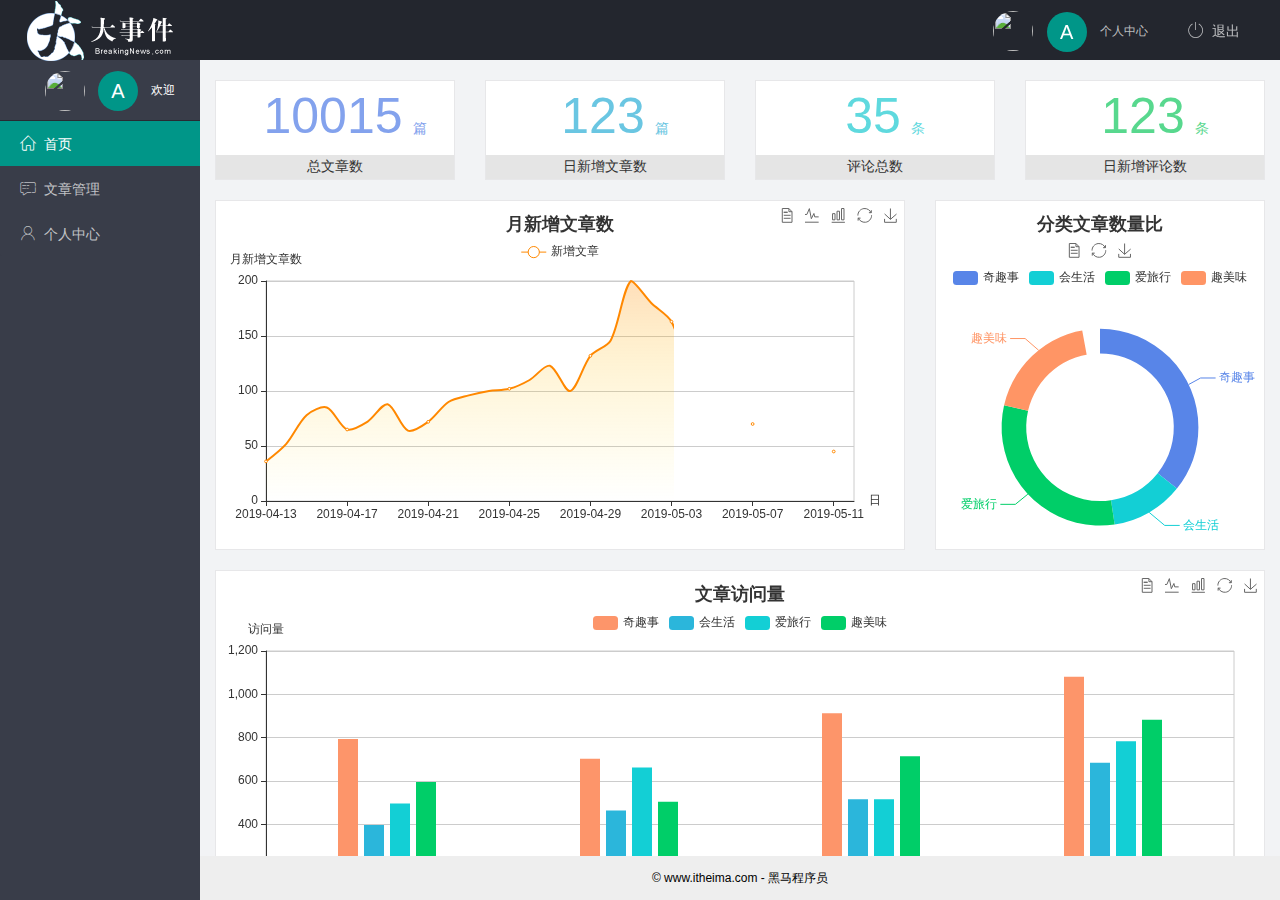
==== commit 396a7e08: "完成了主页功能的开发" ====
--- a/index.html
+++ b/index.html
@@ -33,7 +33,9 @@
             </dl>
           </li>
           <li class="layui-nav-item">
-            <a href=""><span class="iconfont icon-tuichu"></span>退出</a>
+            <a href="javascript:;" id="btnLogout"
+              ><span class="iconfont icon-tuichu"></span>退出</a
+            >
           </li>
         </ul>
       </div>
@@ -109,7 +111,6 @@
           </ul>
         </div>
       </div>
-
       <div class="layui-body">
         <!-- 内容主体区域 -->
         <!-- 首页 iframe-->
@@ -122,7 +123,12 @@
         © www.itheima.com - 黑马程序员
       </div>
     </div>
+    <script src="/assets/lib/jquery.js"></script>
     <!-- 引入leyui得js文件 -->
-    <script src="/assets/lib/layui/layui.all.js"></script>
+    <script src="/assets/lib/layudstri/layui.all.js"></script>
+    <!-- 导入自己封装的baseApi -->
+    <script src="/assets/js/baseAPI.js"></script>
+    <!-- 引入自己的js -->
+    <script src="/assets/js/index.js"></script>
   </body>
 </html>
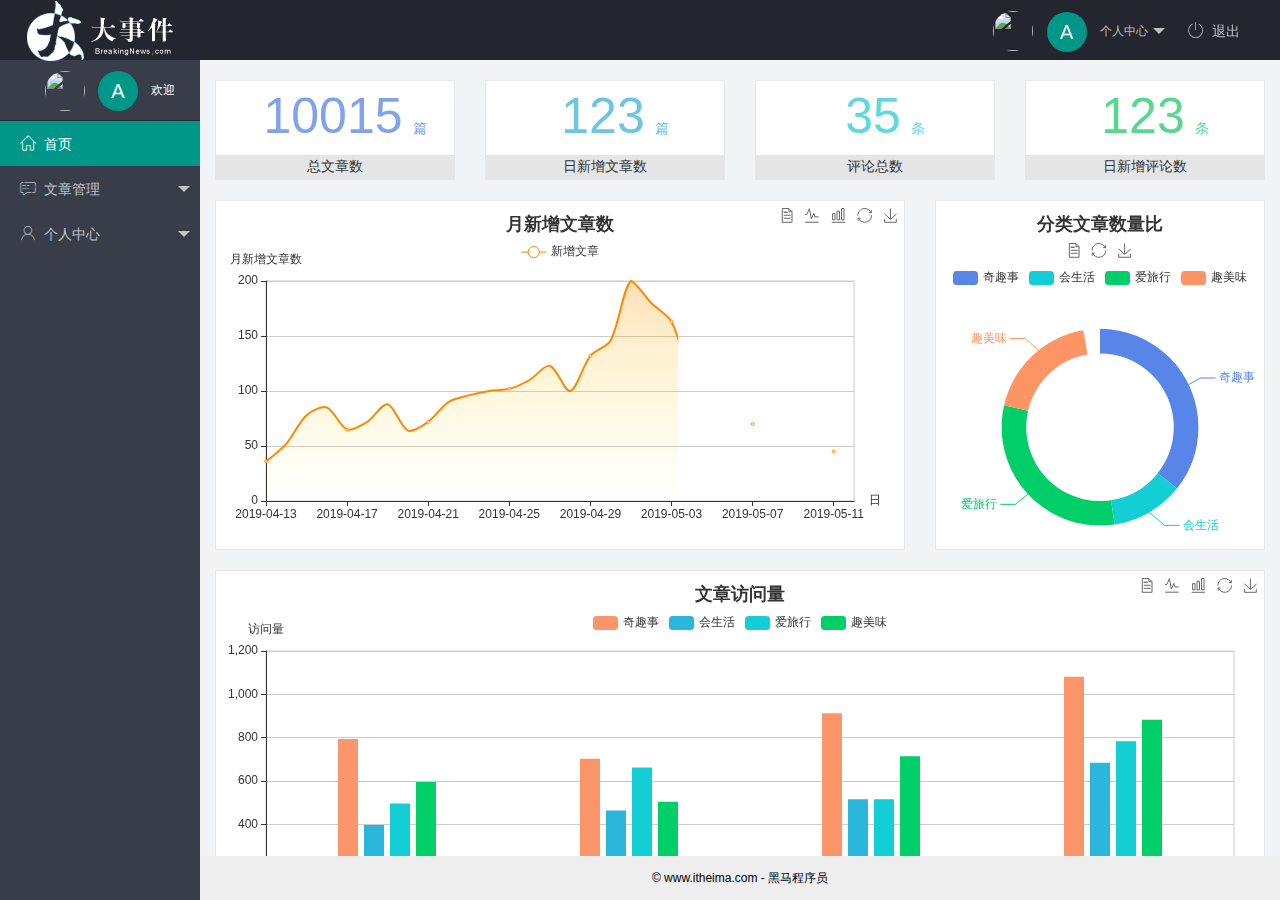
==== commit edf4d23b: "大事件项目完成" ====
--- a/index.html
+++ b/index.html
@@ -27,9 +27,9 @@
               个人中心
             </a>
             <dl class="layui-nav-child">
-              <dd><a href="">基本资料</a></dd>
-              <dd><a href="">更换头像</a></dd>
-              <dd><a href="">重置密码</a></dd>
+              <dd><a href="/user/user_info.html" target="fm">基本资料</a></dd>
+              <dd><a href="/user/user_img.html" target="fm">更换头像</a></dd>
+              <dd><a href="/user/user_pwd.html" target="fm">重置密码</a></dd>
             </dl>
           </li>
           <li class="layui-nav-item">
@@ -69,17 +69,17 @@
               <dl class="layui-nav-child">
                 <!-- layui-icon-app -->
                 <dd>
-                  <a href="javascript:;">
+                  <a href="/article/art_cate.html" target="fm">
                     <i class="layui-icon layui-icon-app"></i> 文章类别</a
                   >
                 </dd>
                 <dd>
-                  <a href="javascript:;"
+                  <a href="/article/art_list.html" target="fm"
                     ><i class="layui-icon layui-icon-app"></i>文章列表</a
                   >
                 </dd>
                 <dd>
-                  <a href="javascript:;"
+                  <a href="/article/art_pub.html" target="fm"
                     ><i class="layui-icon layui-icon-app"></i>发表文章</a
                   >
                 </dd>
@@ -92,17 +92,17 @@
               >
               <dl class="layui-nav-child">
                 <dd>
-                  <a href="javascript:;"
+                  <a href="/user/user_info.html" target="fm"
                     ><i class="layui-icon layui-icon-app"></i>基本资料</a
                   >
                 </dd>
                 <dd>
-                  <a href="javascript:;"
+                  <a href="/user/user_img.html" target="fm"
                     ><i class="layui-icon layui-icon-app"></i>更换头像</a
                   >
                 </dd>
                 <dd>
-                  <a href="javascript:;"
+                  <a href="/user/user_pwd.html" target="fm"
                     ><i class="layui-icon layui-icon-app"></i>重置密码</a
                   >
                 </dd>
@@ -125,7 +125,7 @@
     </div>
     <script src="/assets/lib/jquery.js"></script>
     <!-- 引入leyui得js文件 -->
-    <script src="/assets/lib/layudstri/layui.all.js"></script>
+    <script src="/assets/lib/layui/layui.all.js"></script>
     <!-- 导入自己封装的baseApi -->
     <script src="/assets/js/baseAPI.js"></script>
     <!-- 引入自己的js -->
